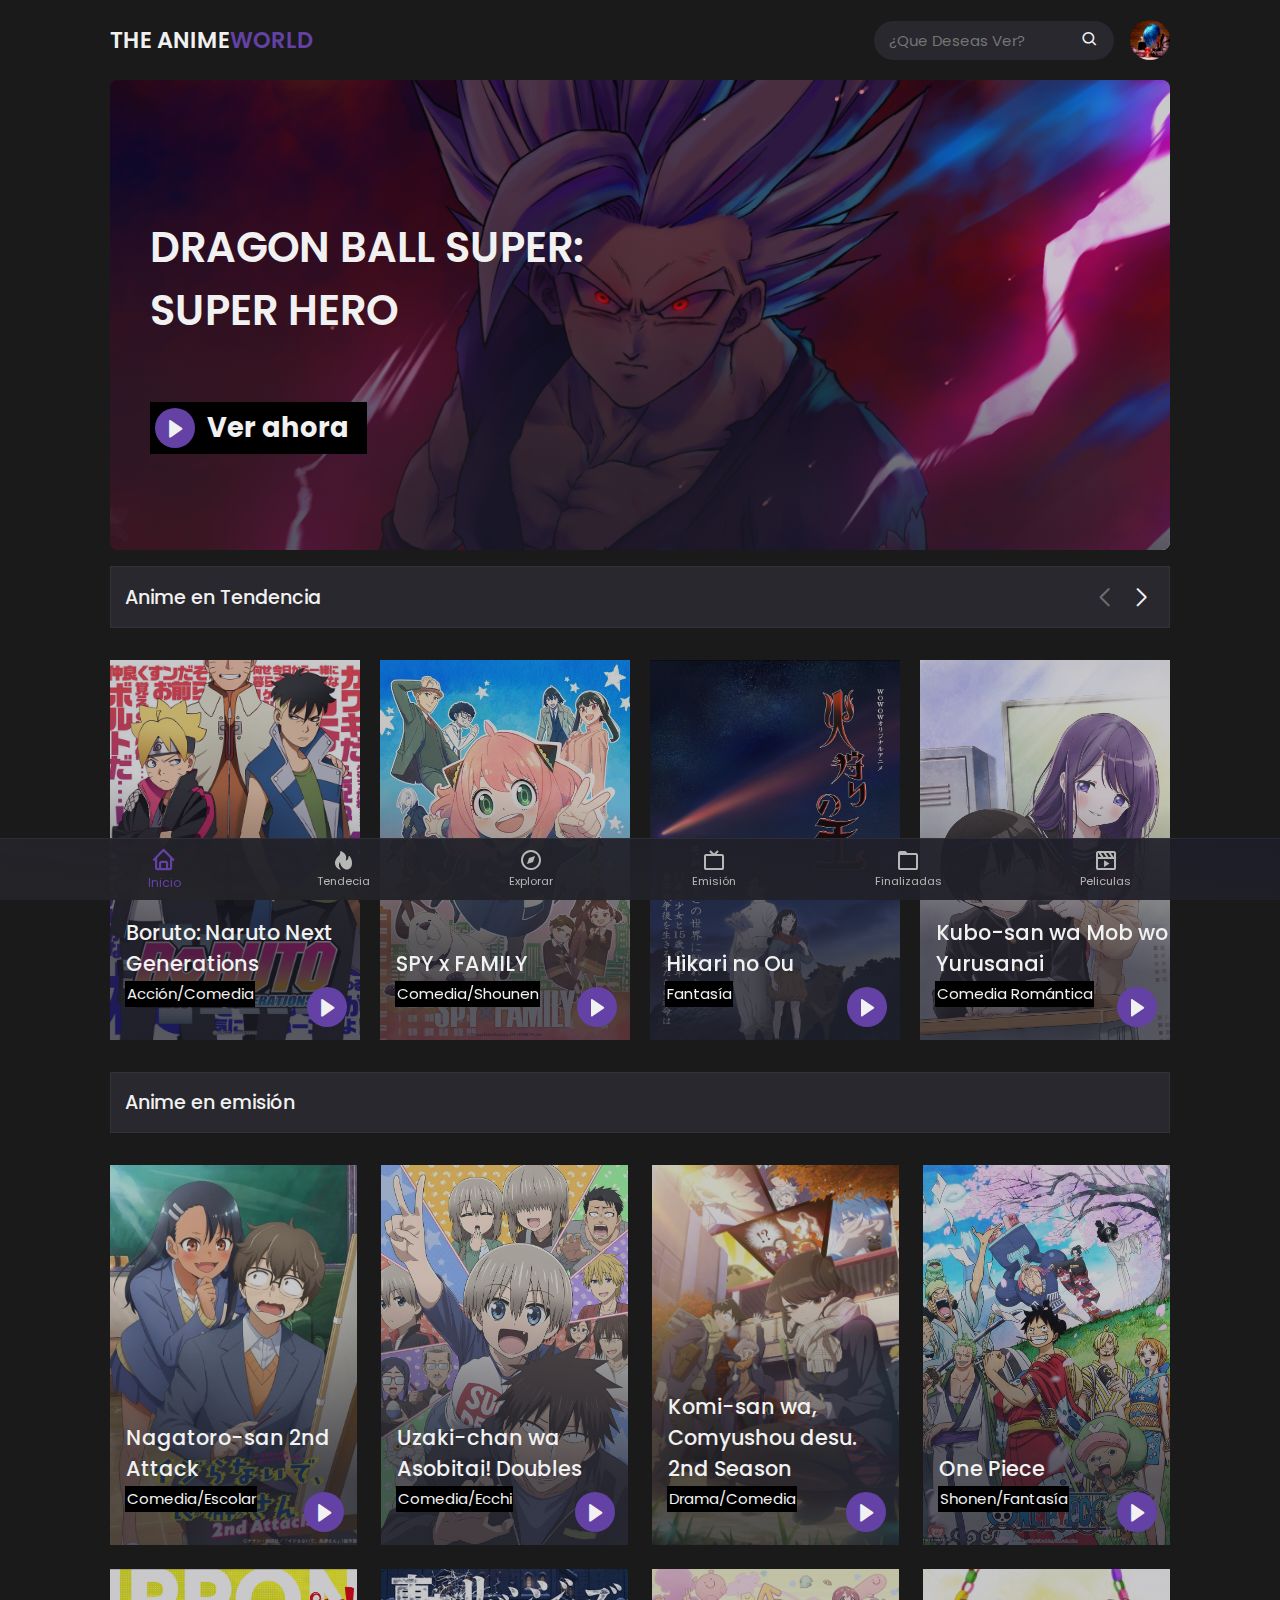
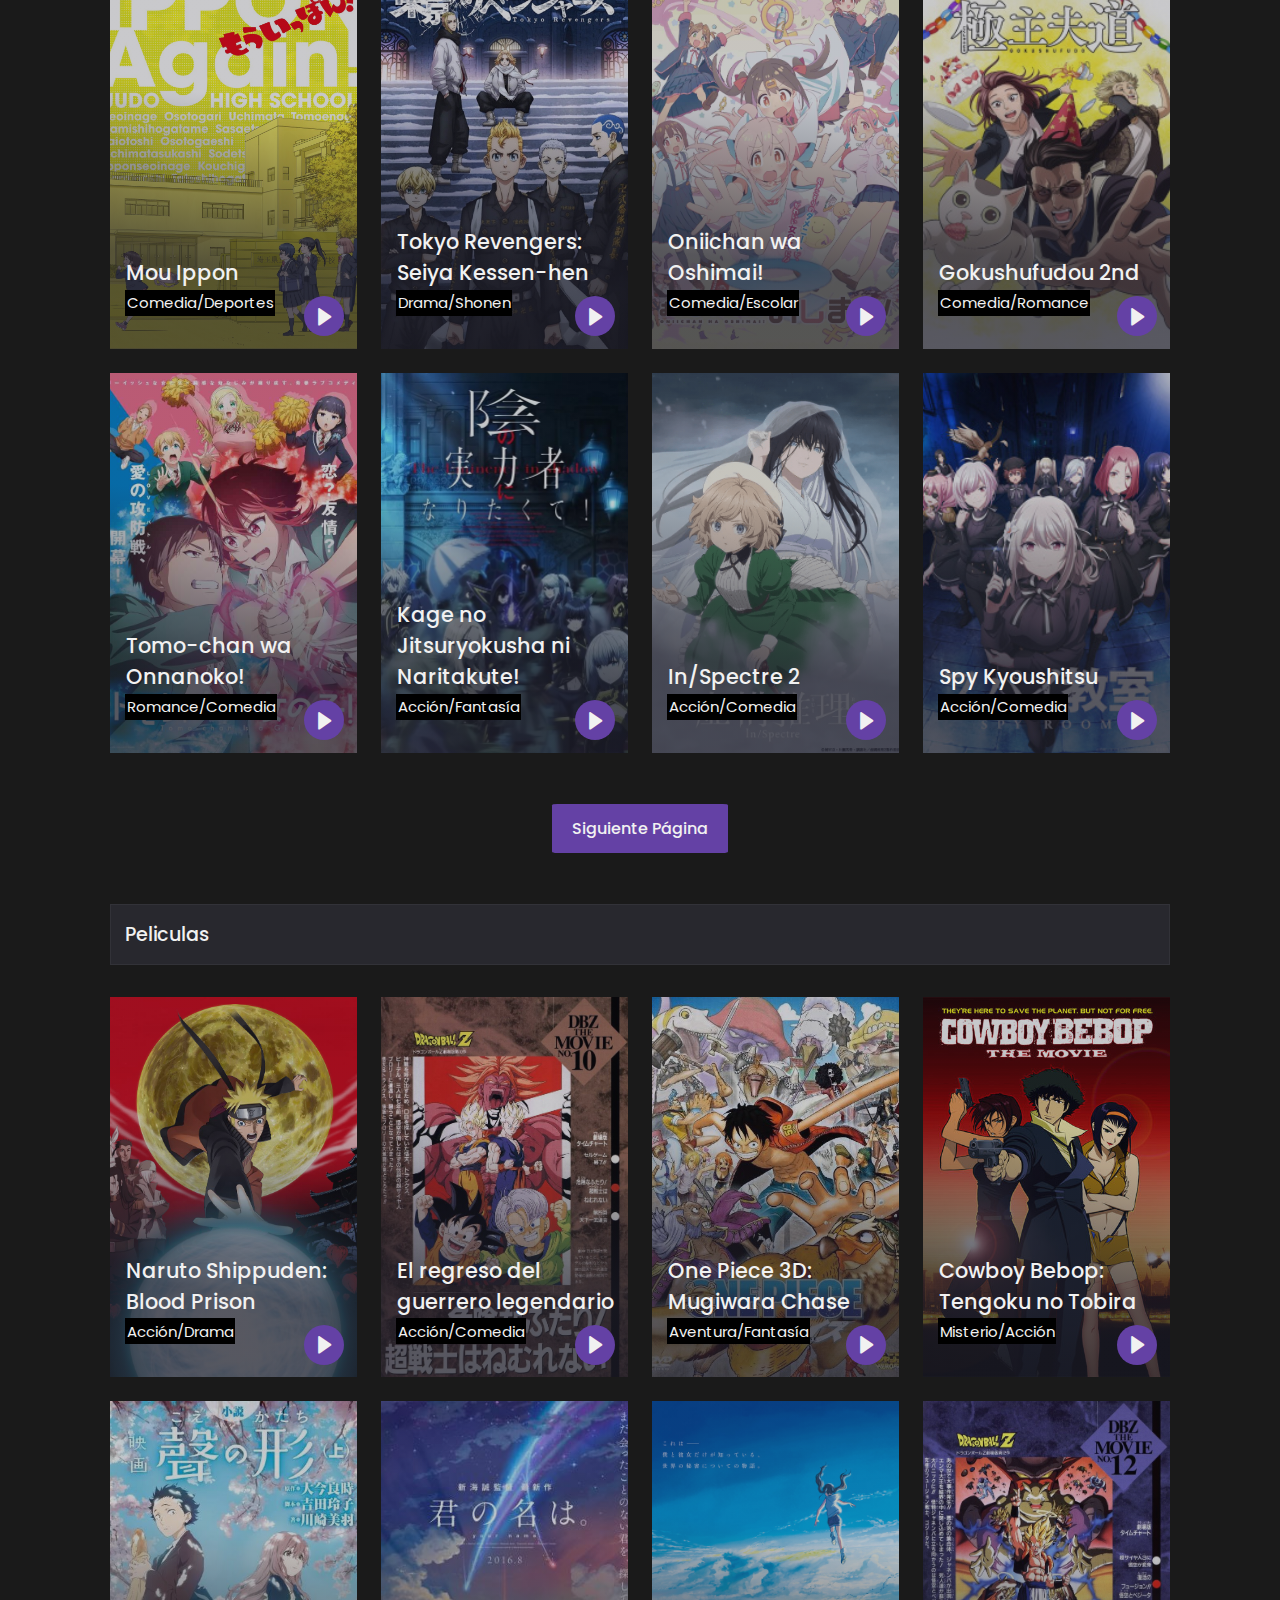
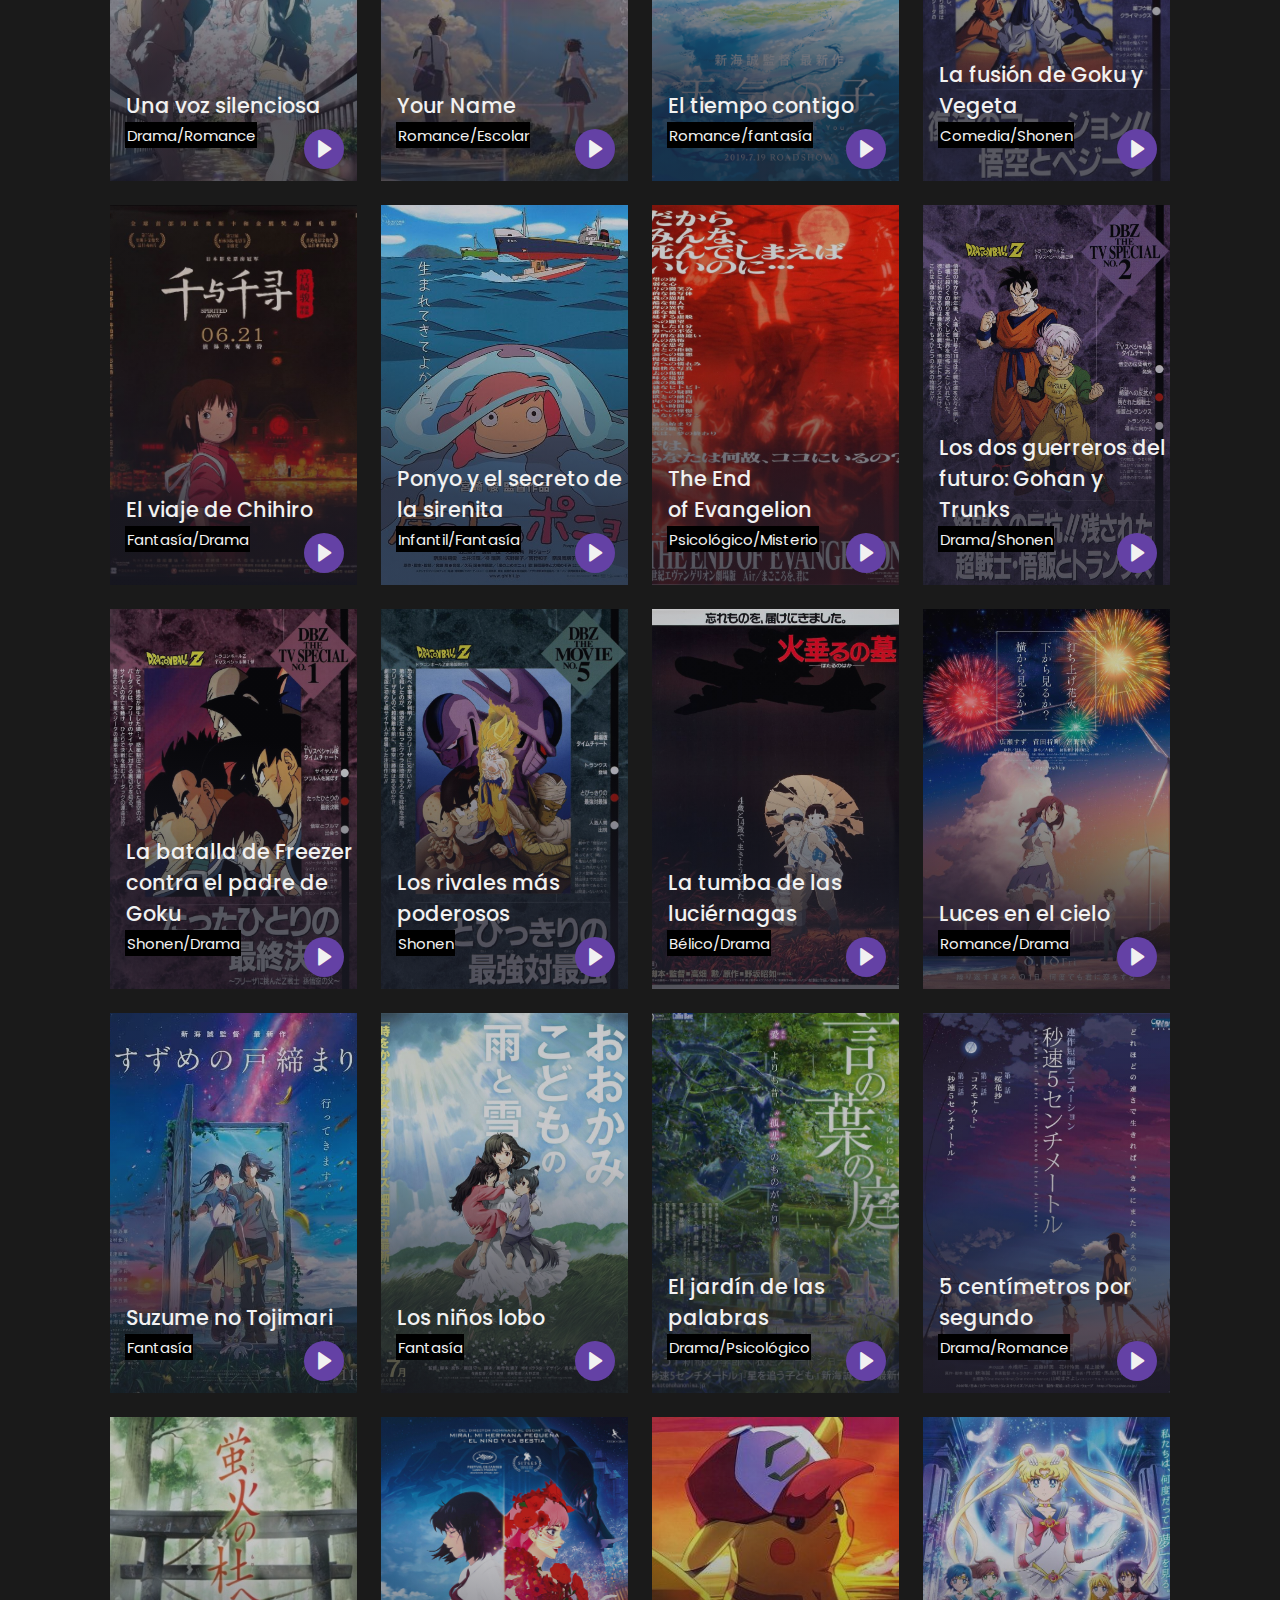
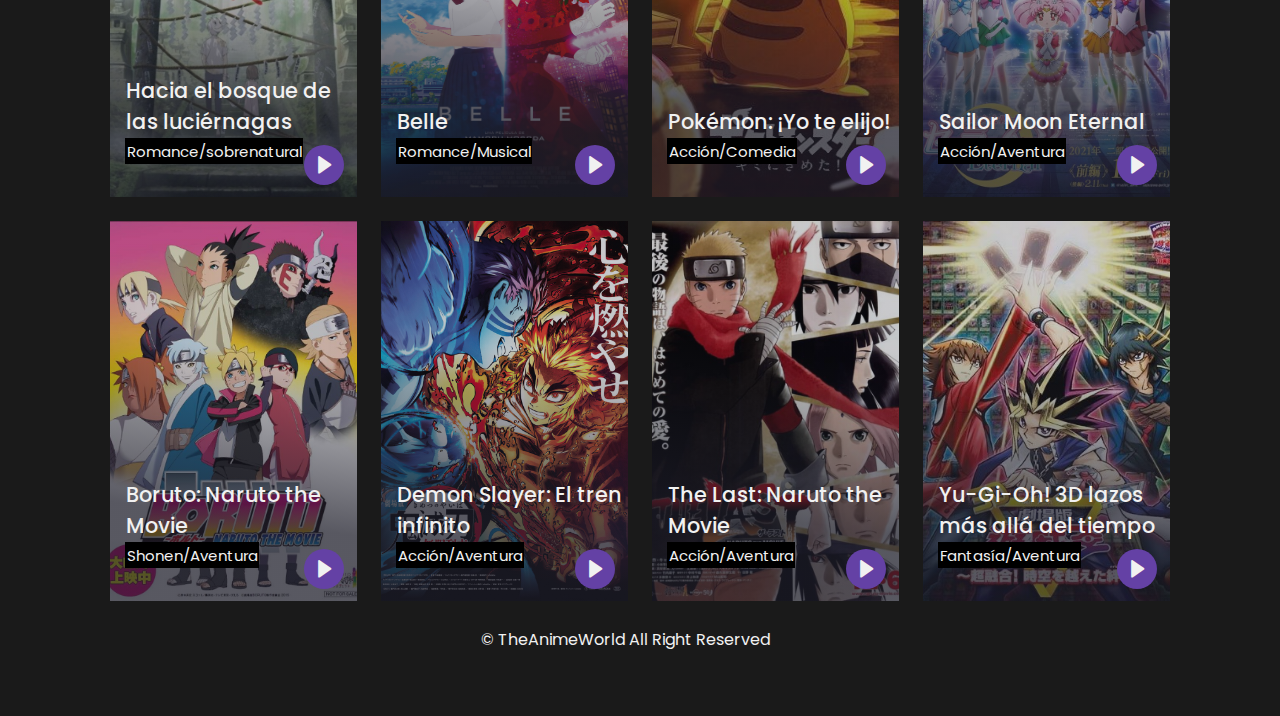
==== index.html @ b9ca3801 "commit" ====
<!DOCTYPE html>
<html lang="es">
<head>
    <meta charset="UTF-8">
    <meta http-equiv="X-UA-Compatible" content="IE=edge">
    <meta name="viewport" content="width=device-width, initial-scale=1.0">
    <title>The Anime World</title>
    <!--CSS-->
    <link rel="stylesheet" href="/css/style.css">
    <!-- Link Swiper's CSS -->
    <link rel="stylesheet" href="css/swiper-bundle.min.css">
    <!--Fav Icon-->
    <link rel="apple-touch-icon" sizes="180x180" href="/favicon/apple-touch-icon.png">
    <link rel="icon" type="image/png" sizes="32x32" href="/favicon/favicon-32x32.png">
    <link rel="icon" type="image/png" sizes="16x16" href="favicon/favicon-16x16.png">
    <link rel="manifest" href="favicon/site.webmanifest">
    <!--Box Icons-->
    <link href='https://unpkg.com/boxicons@2.1.4/css/boxicons.min.css' rel='stylesheet'>
</head>
<body>
    <!-- Header -->

    <header>
        <!-- Nav -->
        <div class="nav container">
            <!-- Logo -->
            <a href="/index.html" class="logo">
                The Anime<span>World</span>
            </a>
            <!-- Search Box -->
            <div class="search-box">
                <input  type="search" name="" id="search-input" placeholder="¿Que Deseas Ver?">
                <i class='bx bx-search'></i>
            </div>

            <!-- User -->
            <a href="#" class="user">
                <img src="/image/user.jpg" alt="" class="user-img">
            </a>
            <!-- NavBar -->
            <div class="navbar">
                <a href="#home" class="nav-link nav-active">
                    <i class='bx bx-home' ></i>
                    <span class="nav-link-title">Inicio</span>
                </a>
                <a href="#popular" class="nav-link">
                    <i class='bx bxs-hot' ></i>
                    <span class="nav-link-title">Tendecia</span>
                </a>
                <a href="#explorer" class="nav-link">
                    <i class='bx bx-compass' ></i>
                    <span class="nav-link-title">Explorar</span>
                <a href="#emission" class="nav-link">
                    <i class='bx bx-tv' ></i>
                    <span class="nav-link-title">Emisión</span>
                </a>
                <a href="#finished" class="nav-link">
                    <i class='bx bx-folder' ></i>
                    <span class="nav-link-title">Finalizadas</span>
                </a>
                <a href="#movies" class="nav-link">
                    <i class='bx bx-movie-play' ></i>
                    <span class="nav-link-title">Peliculas</span>
                </a>
            </div>
        </div>
    </header>
    <!-- Home -->
    <section class="home container" id="home">
        <!-- Home Image -->
        <img src="/image/dragon ball cell 2022.jpg" alt="" class="home-img">
        <!-- Home Text -->
        <div class="home-text">
            <h1 class="home-title">DRAGON BALL SUPER:<br>SUPER HERO</h1>
            <a href="/sub-index/dragon-ball-super-super-hero.html" class="background-btn">
                <i class='bx bxs-right-arrow'></i>
                <h2>Ver ahora</h2>
            </a>
        </div>
    </section>
    <!-- End -->
    <!-- Popular section -->
    <section class="popular container" id="popular">
        <!-- Heading -->
        <div class="heading">
            <h2 class="heading-title">Anime en Tendencia</h2>
            <!-- Swiper Buttons -->
                <div class="swiper-btn">
                    <div class="swiper-button-prev"></div>
                    <div class="swiper-button-next"></div>
                </div>
        </div>
        <!-- Content -->
        <div class="popular-content swiper">
            <div class="swiper-wrapper">
                <!-- Anime Box 1 -->
                <div class="swiper-slide">
                    <div class="anime-box">
                        <img src="/image/boruto.jpg" alt="" class="anime-box-img">
                        <div class="box-text">
                            <h2 class="anime-title">Boruto: Naruto Next Generations</h2>
                            <span class="anime-type">Acción/Comedia</span>
                            <a href="/sub-index/Boruto.html" class="watch-btn play-btn">
                                <i class='bx bxs-right-arrow'></i>
                            </a>
                        </div>
                    </div>
                </div>
                <!-- Anime Box 2 -->
                <div class="swiper-slide">
                    <div class="anime-box">
                        <img src="/image/Spy x Family.jpg" alt="" class="anime-box-img">
                        <div class="box-text">
                            <h2 class="anime-title">SPY x FAMILY</h2>
                            <span class="anime-type">Comedia/Shounen</span>
                            <a href="/sub-index/spyxfamily.html" class="watch-btn play-btn">
                                <i class='bx bxs-right-arrow'></i>
                            </a>
                        </div>
                    </div>
                </div>
                <!-- Anime Box 3 -->
                <div class="swiper-slide">
                    <div class="anime-box">
                        <img src="/image/Hikari no Ou.jpg" alt="" class="anime-box-img">
                        <div class="box-text">
                            <h2 class="anime-title">Hikari no Ou</h2>
                            <span class="anime-type">Fantasía</span>
                            <a href="/sub-index/Hikari-no-Ou.html" class="watch-btn play-btn">
                                <i class='bx bxs-right-arrow'></i>
                            </a>
                        </div>
                    </div>
                </div>
                <!-- Anime Box 4 -->
                <div class="swiper-slide">
                    <div class="anime-box">
                        <img src="/image/kubo-san-wa-mob.jpg" alt="" class="anime-box-img">
                        <div class="box-text">
                            <h2 class="anime-title">Kubo-san wa Mob wo Yurusanai</h2>
                            <span class="anime-type">Comedia Romántica</span>
                            <a href="/sub-index/Kubo-san wa Mob wo Yurusanai.html" class="watch-btn play-btn">
                                <i class='bx bxs-right-arrow'></i>
                            </a>
                        </div>
                    </div>
                </div>
                <!-- Anime Box 5 -->
                <div class="swiper-slide">
                    <div class="anime-box">
                        <img src="/image/Vinland Saga Season 2.jpg" alt="" class="anime-box-img">
                        <div class="box-text">
                            <h2 class="anime-title">Vinland Saga Season 2</h2>
                            <span class="anime-type">Aventura/Drama</span>
                            <a href="/sub-index/Vinland Saga Season 2.html" class="watch-btn play-btn">
                                <i class='bx bxs-right-arrow'></i>
                            </a>
                        </div>
                    </div>
                </div>
                <!-- Anime Box 6 -->
                <div class="swiper-slide">
                    <div class="anime-box">
                        <img src="/image/Hajime no Ippo the fighting.jpg" alt="" class="anime-box-img">
                        <div class="box-text">
                            <h2 class="anime-title">Hajime no Ippo</h2>
                            <span class="anime-type">Deportes/Shounen</span>
                            <a href="#" target="_blank" class="watch-btn play-btn">
                                <i class='bx bxs-right-arrow'></i>
                            </a>
                        </div>
                    </div>
                </div>
                <!-- Anime Box 7 -->
                <div class="swiper-slide">
                    <div class="anime-box">
                        <img src="/image/Buddy Daddies.jpg" alt="" class="anime-box-img">
                        <div class="box-text">
                            <h2 class="anime-title">Buddy Daddies</h2>
                            <span class="anime-type">Acción/Comedia</span>
                            <a href="#" target="_blank" class="watch-btn play-btn">
                                <i class='bx bxs-right-arrow'></i>
                            </a>
                        </div>
                    </div>
                </div>
            </div>
        </div>
    </section>
    <!-- End -->

    <!-- emission Section -->
    <section class="emission container" id="emission">
         <!-- Heading Emission-->
        <div class="heading">
            <h2 class="heading-title">Anime en emisión</h2>
        </div>
        <!-- Anime Content -->
        <div class="anime-content-emi">
            <!-- Emission Box 1 -->
            <div class="anime-box-emi">
                <img src="/image/anime en emision/ijiranaide.jpg" alt="" class="anime-box-emi-img">
                    <div class="box-text-emi">
                        <h2 class="anime-title-emi">Nagatoro-san 2nd Attack</h2>
                        <span class="anime-type-emi">Comedia/Escolar</span>
                        <a href="/sub-index/Nagatoro-2nd.html" class="watch-btn play-btn-emi">
                          <i class='bx bxs-right-arrow'></i>
                        </a>
                    </div>
            </div>
            <!-- Emission Box 2 -->
            <div class="anime-box-emi">
                <img src="/image/anime en emision/Uzaki-Chan.jpg" alt="" class="anime-box-emi-img">
                    <div class="box-text-emi">
                        <h2 class="anime-title-emi">Uzaki-chan wa Asobitai! Doubles</h2>
                        <span class="anime-type-emi">Comedia/Ecchi</span>
                        <a href="/sub-index/Uzaki-chan-wa-Asobitai!-Doubles.html" class="watch-btn play-btn-emi">
                          <i class='bx bxs-right-arrow'></i>
                        </a>
                    </div>
            </div>
            <!-- Emission Box 3 -->
            <div class="anime-box-emi">
                <img src="/image/anime en emision/Komi-San.jpg" alt="" class="anime-box-emi-img">
                    <div class="box-text-emi">
                        <h2 class="anime-title-emi">Komi-san wa, Comyushou desu. 2nd Season</h2>
                        <span class="anime-type-emi">Drama/Comedia</span>
                        <a href="#" class="watch-btn play-btn-emi">
                          <i class='bx bxs-right-arrow'></i>
                        </a>
                    </div>
            </div>
            <!-- Emission Box 4 -->
            <div class="anime-box-emi">
                <img src="/image/anime en emision/one-piece.jpg" alt="" class="anime-box-emi-img">
                    <div class="box-text-emi">
                        <h2 class="anime-title-emi">One Piece</h2>
                        <span class="anime-type-emi">Shonen/Fantasía</span>
                        <a href="#" class="watch-btn play-btn-emi">
                          <i class='bx bxs-right-arrow'></i>
                        </a>
                    </div>
            </div>
            <!-- Emission Box 5 -->
            <div class="anime-box-emi">
                <img src="/image/anime en emision/Mou-Ippon.jpg" alt="" class="anime-box-emi-img">
                    <div class="box-text-emi">
                        <h2 class="anime-title-emi">Mou Ippon</h2>
                        <span class="anime-type-emi">Comedia/Deportes</span>
                        <a href="#" class="watch-btn play-btn-emi">
                          <i class='bx bxs-right-arrow'></i>
                        </a>
                    </div>
            </div>
            <!-- Emission Box 6 -->
            <div class="anime-box-emi">
                <img src="/image/anime en emision/Tokyo-Revengers.jpg" alt="" class="anime-box-emi-img">
                    <div class="box-text-emi">
                        <h2 class="anime-title-emi">Tokyo Revengers: Seiya Kessen-hen</h2>
                        <span class="anime-type-emi">Drama/Shonen</span>
                        <a href="#" class="watch-btn play-btn-emi">
                          <i class='bx bxs-right-arrow'></i>
                        </a>
                    </div>
            </div>
            <!-- Emission Box 7 -->
            <div class="anime-box-emi">
                <img src="/image/anime en emision/Onii-Chan-wa-Oshimai.jpg" alt="" class="anime-box-emi-img">
                    <div class="box-text-emi">
                        <h2 class="anime-title-emi">Oniichan wa Oshimai!</h2>
                        <span class="anime-type-emi">Comedia/Escolar</span>
                        <a href="#" class="watch-btn play-btn-emi">
                          <i class='bx bxs-right-arrow'></i>
                        </a>
                    </div>
            </div>
            <!-- Emission Box 8 -->
            <div class="anime-box-emi">
                <img src="/image/anime en emision/Gokushufudou-2nd.jpg" alt="" class="anime-box-emi-img">
                    <div class="box-text-emi">
                        <h2 class="anime-title-emi">Gokushufudou 2nd</h2>
                        <span class="anime-type-emi">Comedia/Romance</span>
                        <a href="#" class="watch-btn play-btn-emi">
                          <i class='bx bxs-right-arrow'></i>
                        </a>
                    </div>
            </div>
            <!-- Emission Box 9 -->
            <div class="anime-box-emi">
                <img src="/image/anime en emision/Tomo-Chan-wa-Onnanoko.jpg" alt="" class="anime-box-emi-img">
                    <div class="box-text-emi">
                        <h2 class="anime-title-emi">Tomo-chan wa Onnanoko!</h2>
                        <span class="anime-type-emi">Romance/Comedia</span>
                        <a href="#" class="watch-btn play-btn-emi">
                          <i class='bx bxs-right-arrow'></i>
                        </a>
                    </div>
            </div>
            <!-- Emission Box 10 -->
            <div class="anime-box-emi">
                <img src="/image/anime en emision/Kage-no-Jitsuryokusha.JPG" alt="" class="anime-box-emi-img">
                    <div class="box-text-emi">
                        <h2 class="anime-title-emi">Kage no Jitsuryokusha ni Naritakute!</h2>
                        <span class="anime-type-emi">Acción/Fantasía</span>
                        <a href="#" class="watch-btn play-btn-emi">
                          <i class='bx bxs-right-arrow'></i>
                        </a>
                    </div>
            </div>
            <!-- Emission Box 11 -->
            <div class="anime-box-emi">
                <img src="/image/anime en emision/In-Spectre.jpg" alt="" class="anime-box-emi-img">
                    <div class="box-text-emi">
                        <h2 class="anime-title">In/Spectre 2</h2>
                        <span class="anime-type-emi">Acción/Comedia</span>
                        <a href="#" class="watch-btn play-btn-emi">
                          <i class='bx bxs-right-arrow'></i>
                        </a>
                    </div>
            </div>
            <!-- Emission Box 12 -->
            <div class="anime-box-emi">
                <img src="/image/anime en emision/Spy-Kyoshitsu.jpg" alt="" class="anime-box-emi-img">
                    <div class="box-text-emi">
                        <h2 class="anime-title-emi">Spy Kyoushitsu</h2>
                        <span class="anime-type-emi">Acción/Comedia</span>
                        <a href="#" class="watch-btn play-btn-emi">
                          <i class='bx bxs-right-arrow'></i>
                        </a>
                    </div>
            </div>

        </div>
    </section>
    <!-- emission End -->
    <!-- Next Page -->
    <div class="next-page">
        <a href="#" class="next-btn">Siguiente Página</a>
    </div>
    <!-- Next Page End -->

    <!-- Movie -->
        <!-- Movie Section -->
    <section class="emission container" id="movies">
         <!-- Heading Movie-->
        <div class="heading">
            <h2 class="heading-title">Peliculas</h2>
        </div>
        <!-- Anime Content -->
        <div class="anime-content-emi">
            <!-- Movie Box 1 -->
            <div class="anime-box-emi">
                <img src="/image/peliculas/Naruto-S-B-P" alt="" class="anime-box-emi-img">
                    <div class="box-text-emi">
                        <h2 class="anime-title-emi">Naruto Shippuden: Blood Prison</h2>
                        <span class="anime-type-emi">Acción/Drama</span>
                        <a href="#" class="watch-btn play-btn-emi">
                          <i class='bx bxs-right-arrow'></i>
                        </a>
                    </div>
            </div>
            <!-- Movie Box 2 -->
            <div class="anime-box-emi">
                <img src="/image/peliculas/el-regreso-del-guerrero-legendario.JPG" alt="" class="anime-box-emi-img">
                    <div class="box-text-emi">
                        <h2 class="anime-title-emi">El regreso del guerrero legendario</h2>
                        <span class="anime-type-emi">Acción/Comedia</span>
                        <a href="/sub-index/movie-background.html" class="watch-btn play-btn-emi">
                          <i class='bx bxs-right-arrow'></i>
                        </a>
                    </div>
            </div>
            <!-- Movie Box 3 -->
            <div class="anime-box-emi">
                <img src="/image/peliculas/One-Piece-3D-Mugiwara-Chase.JPG" alt="" class="anime-box-emi-img">
                    <div class="box-text-emi">
                        <h2 class="anime-title-emi">One Piece 3D: Mugiwara Chase</h2>
                        <span class="anime-type-emi">Aventura/Fantasía</span>
                        <a href="#" class="watch-btn play-btn-emi">
                          <i class='bx bxs-right-arrow'></i>
                        </a>
                    </div>
            </div>
            <!-- Movie Box 4 -->
            <div class="anime-box-emi">
                <img src="/image/peliculas/CowBoy-BeBop.jpg" alt="" class="anime-box-emi-img">
                    <div class="box-text-emi">
                        <h2 class="anime-title-emi">Cowboy Bebop: Tengoku no Tobira</h2>
                        <span class="anime-type-emi">Misterio/Acción</span>
                        <a href="#" class="watch-btn play-btn-emi">
                          <i class='bx bxs-right-arrow'></i>
                        </a>
                    </div>
            </div>
            <!-- Movie Box 5 -->
            <div class="anime-box-emi">
                <img src="/image/peliculas/Koe-No-Katachi.JPG" alt="" class="anime-box-emi-img">
                    <div class="box-text-emi">
                        <h2 class="anime-title-emi">Una voz silenciosa</h2>
                        <span class="anime-type-emi">Drama/Romance</span>
                        <a href="#" class="watch-btn play-btn-emi">
                          <i class='bx bxs-right-arrow'></i>
                        </a>
                    </div>
            </div>
            <!-- Movie Box 6 -->
            <div class="anime-box-emi">
                <img src="/image/peliculas/kimi-no-Na-wa.jpg" alt="" class="anime-box-emi-img">
                    <div class="box-text-emi">
                        <h2 class="anime-title-emi">Your Name</h2>
                        <span class="anime-type-emi">Romance/Escolar</span>
                        <a href="#" class="watch-btn play-btn-emi">
                          <i class='bx bxs-right-arrow'></i>
                        </a>
                    </div>
            </div>
            <!-- Movie Box 7 -->
            <div class="anime-box-emi">
                <img src="/image/peliculas/Tenki-no-Ko.jpg" alt="" class="anime-box-emi-img">
                    <div class="box-text-emi">
                        <h2 class="anime-title-emi">El tiempo contigo</h2>
                        <span class="anime-type-emi">Romance/fantasía</span>
                        <a href="#" class="watch-btn play-btn-emi">
                          <i class='bx bxs-right-arrow'></i>
                        </a>
                    </div>
            </div>
            <!-- Movie Box 8 -->
            <div class="anime-box-emi">
                <img src="/image/peliculas/La-fusion-de-Goku-y-Vegeta.JPG" alt="" class="anime-box-emi-img">
                    <div class="box-text-emi">
                        <h2 class="anime-title-emi">La fusión de Goku y Vegeta</h2>
                        <span class="anime-type-emi">Comedia/Shonen</span>
                        <a href="#" class="watch-btn play-btn-emi">
                          <i class='bx bxs-right-arrow'></i>
                        </a>
                    </div>
            </div>
            <!-- Movie Box 9 -->
            <div class="anime-box-emi">
                <img src="/image/peliculas/Chihiro.JPG" alt="" class="anime-box-emi-img">
                    <div class="box-text-emi">
                        <h2 class="anime-title-emi">El viaje de Chihiro</h2>
                        <span class="anime-type-emi">Fantasía/Drama</span>
                        <a href="#" class="watch-btn play-btn-emi">
                          <i class='bx bxs-right-arrow'></i>
                        </a>
                    </div>
            </div>
            <!-- Movie Box 10 -->
            <div class="anime-box-emi">
                <img src="/image/peliculas/Ponyo.jpg" alt="" class="anime-box-emi-img">
                    <div class="box-text-emi">
                        <h2 class="anime-title-emi">Ponyo y el secreto de la sirenita</h2>
                        <span class="anime-type-emi">Infantil/Fantasía</span>
                        <a href="#" class="watch-btn play-btn-emi">
                          <i class='bx bxs-right-arrow'></i>
                        </a>
                    </div>
            </div>
            <!-- Movie Box 11 -->
            <div class="anime-box-emi">
                <img src="/image/peliculas/the-end-of-evangelion.jpg
                " alt="" class="anime-box-emi-img">
                    <div class="box-text-emi">
                        <h2 class="anime-title">The End <br> of Evangelion<br></h2>
                        <span class="anime-type-emi">Psicológico/Misterio</span>
                        <a href="#" class="watch-btn play-btn-emi">
                          <i class='bx bxs-right-arrow'></i>
                        </a>
                    </div>
            </div>
            <!-- Movie Box 12 -->
            <div class="anime-box-emi">
                <img src="/image/peliculas/gohan-to-trunks" alt="" class="anime-box-emi-img">
                    <div class="box-text-emi">
                        <h2 class="anime-title-emi">Los dos guerreros del futuro: Gohan y Trunks</h2>
                        <span class="anime-type-emi">Drama/Shonen</span>
                        <a href="#" class="watch-btn play-btn-emi">
                          <i class='bx bxs-right-arrow'></i>
                        </a>
                    </div>
            </div>


            <!-- Movie Box 13 -->
            <div class="anime-box-emi">
                <img src="/image/peliculas/bardock.jpg" alt="" class="anime-box-emi-img">
                    <div class="box-text-emi">
                        <h2 class="anime-title-emi">La batalla de Freezer contra el padre de Goku</h2>
                        <span class="anime-type-emi">Shonen/Drama</span>
                        <a href="#" class="watch-btn play-btn-emi">
                          <i class='bx bxs-right-arrow'></i>
                        </a>
                    </div>
            </div>
            <!-- Movie Box 14 -->
            <div class="anime-box-emi">
                <img src="/image/peliculas/cooler.jpg" alt="" class="anime-box-emi-img">
                    <div class="box-text-emi">
                        <h2 class="anime-title-emi">Los rivales más poderosos</h2>
                        <span class="anime-type-emi">Shonen</span>
                        <a href="#" class="watch-btn play-btn-emi">
                          <i class='bx bxs-right-arrow'></i>
                        </a>
                    </div>
            </div>
            <!-- Movie Box 15 -->
            <div class="anime-box-emi">
                <img src="/image/peliculas/La_tumba_de_las_luci_rnagas-128332096-large.jpg" alt="" class="anime-box-emi-img">
                    <div class="box-text-emi">
                        <h2 class="anime-title">La tumba de las luciérnagas</h2>
                        <span class="anime-type-emi">Bélico/Drama</span>
                        <a href="#" class="watch-btn play-btn-emi">
                          <i class='bx bxs-right-arrow'></i>
                        </a>
                    </div>
            </div>
            <!-- Movie Box 16 -->
            <div class="anime-box-emi">
                <img src="/image/peliculas/Luces_en_el_cielo-169642232-large.jpg" alt="" class="anime-box-emi-img">
                    <div class="box-text-emi">
                        <h2 class="anime-title-emi">Luces en el cielo</h2>
                        <span class="anime-type-emi">Romance/Drama</span>
                        <a href="#" class="watch-btn play-btn-emi">
                          <i class='bx bxs-right-arrow'></i>
                        </a>
                    </div>
            </div>
            <!-- Movie Box 17 -->
            <div class="anime-box-emi">
                <img src="/image/peliculas/Suzume-813023859-large.jpg" alt="" class="anime-box-emi-img">
                    <div class="box-text-emi">
                        <h2 class="anime-title-emi">Suzume no Tojimari</h2>
                        <span class="anime-type-emi">Fantasía</span>
                        <a href="#" class="watch-btn play-btn-emi">
                          <i class='bx bxs-right-arrow'></i>
                        </a>
                    </div>
            </div>
            <!-- Movie Box 18 -->
            <div class="anime-box-emi">
                <img src="/image/peliculas/ookami_kodomo_no_ame_to_yuki-996151011-large.jpg" alt="" class="anime-box-emi-img">
                    <div class="box-text-emi">
                        <h2 class="anime-title-emi">Los niños lobo</h2>
                        <span class="anime-type-emi">Fantasía</span>
                        <a href="#" class="watch-btn play-btn-emi">
                          <i class='bx bxs-right-arrow'></i>
                        </a>
                    </div>
            </div>
            <!-- Movie Box 19 -->
            <div class="anime-box-emi">
                <img src="/image/peliculas/El_jard_n_de_las_palabras-219051308-large.jpg" alt="" class="anime-box-emi-img">
                    <div class="box-text-emi">
                        <h2 class="anime-title">El jardín de las palabras</h2>
                        <span class="anime-type-emi">Drama/Psicológico</span>
                        <a href="#" class="watch-btn play-btn-emi">
                          <i class='bx bxs-right-arrow'></i>
                        </a>
                    </div>
            </div>
            <!-- Movie Box 20 -->
            <div class="anime-box-emi">
                <img src="/image/peliculas/5_cent_metros_por_segundo-476691093-large.jpg" alt="" class="anime-box-emi-img">
                    <div class="box-text-emi">
                        <h2 class="anime-title-emi">5 centímetros por segundo</h2>
                        <span class="anime-type-emi">Drama/Romance</span>
                        <a href="#" class="watch-btn play-btn-emi">
                          <i class='bx bxs-right-arrow'></i>
                        </a>
                    </div>
            </div>
            <!-- Movie Box 21 -->
            <div class="anime-box-emi">
                <img src="/image/peliculas/38229l-1.jpg" alt="" class="anime-box-emi-img">
                    <div class="box-text-emi">
                        <h2 class="anime-title-emi">Hacia el bosque de las luciérnagas</h2>
                        <span class="anime-type-emi">Romance/sobrenatural</span>
                        <a href="#" class="watch-btn play-btn-emi">
                          <i class='bx bxs-right-arrow'></i>
                        </a>
                    </div>
            </div>
            <!-- Movie Box 22 -->
            <div class="anime-box-emi">
                <img src="/image/peliculas/1902075.jpg" alt="" class="anime-box-emi-img">
                    <div class="box-text-emi">
                        <h2 class="anime-title-emi">Belle</h2>
                        <span class="anime-type-emi">Romance/Musical</span>
                        <a href="#" class="watch-btn play-btn-emi">
                          <i class='bx bxs-right-arrow'></i>
                        </a>
                    </div>
            </div>
            <!-- Movie Box 23 -->
            <div class="anime-box-emi">
                <img src="/image/peliculas/2a01201761776523a225d534d8dce334.jpg" alt="" class="anime-box-emi-img">
                    <div class="box-text-emi">
                        <h2 class="anime-title">Pokémon: ¡Yo te elijo!</h2>
                        <span class="anime-type-emi">Acción/Comedia</span>
                        <a href="#" class="watch-btn play-btn-emi">
                          <i class='bx bxs-right-arrow'></i>
                        </a>
                    </div>
            </div>
            <!-- Movie Box 24 -->
            <div class="anime-box-emi">
                <img src="/image/peliculas/gekijouban_bishojo_senshi_sailor_moon_eternal-226407165-large.jpg" alt="" class="anime-box-emi-img">
                    <div class="box-text-emi">
                        <h2 class="anime-title-emi">Sailor Moon Eternal</h2>
                        <span class="anime-type-emi">Acción/Aventura</span>
                        <a href="#" class="watch-btn play-btn-emi">
                          <i class='bx bxs-right-arrow'></i>
                        </a>
                    </div>
            </div>
            <!-- Movie Box 25 -->
            <div class="anime-box-emi">
                <img src="/image/peliculas/f8a65aef1802a41c13cd8fe78a387161.jpg" alt="" class="anime-box-emi-img">
                    <div class="box-text-emi">
                        <h2 class="anime-title-emi">Boruto: Naruto the Movie</h2>
                        <span class="anime-type-emi">Shonen/Aventura</span>
                        <a href="#" class="watch-btn play-btn-emi">
                          <i class='bx bxs-right-arrow'></i>
                        </a>
                    </div>
            </div>
            <!-- Movie Box 26 -->
            <div class="anime-box-emi">
                <img src="/image/peliculas/kimetsu_no_yaiba_mugen_ressha_hen_tv-637333814-large.jpg" alt="" class="anime-box-emi-img">
                    <div class="box-text-emi">
                        <h2 class="anime-title-emi">Demon Slayer: El tren infinito</h2>
                        <span class="anime-type-emi">Acción/Aventura</span>
                        <a href="#" class="watch-btn play-btn-emi">
                          <i class='bx bxs-right-arrow'></i>
                        </a>
                    </div>
            </div>
            <!-- Movie Box 27 -->
            <div class="anime-box-emi">
                <img src="/image/peliculas/naruto.jpg" alt="" class="anime-box-emi-img">
                    <div class="box-text-emi">
                        <h2 class="anime-title">The Last: Naruto the Movie</h2>
                        <span class="anime-type-emi">Acción/Aventura</span>
                        <a href="#" class="watch-btn play-btn-emi">
                          <i class='bx bxs-right-arrow'></i>
                        </a>
                    </div>
            </div>
            <!-- Movie Box 28 -->
            <div class="anime-box-emi">
                <img src="/image/peliculas/yu-gi-oh.JPG" alt="" class="anime-box-emi-img">
                    <div class="box-text-emi">
                        <h2 class="anime-title-emi">Yu-Gi-Oh! 3D lazos más allá del tiempo</h2>
                        <span class="anime-type-emi">Fantasía/Aventura</span>
                        <a href="#" class="watch-btn play-btn-emi">
                          <i class='bx bxs-right-arrow'></i>
                        </a>
                    </div>
            </div>
            

        </div>
    </section>
    <!-- Movie End -->

    <!-- Copyright -->
    <div class="copyright-sub3">
        <p>&#169; TheAnimeWorld All Right Reserved</p>
    </div>



    <!-- Swiper JS -->
    <script src="/js/swiper-bundle.min.js"></script>
    <!--JavaScript-->
    <script src="/js/main.js"></script>
</body>
</html>
---- css/style.css ----
/*Google Fonts */
@import url('https://fonts.googleapis.com/css2?family=Poppins:wght@400;500;600;700&display=swap');

* {
    font-family: 'Poppins', sans-serif;
    margin: 0;
    padding: 0;
    scroll-behavior: smooth;
    box-sizing: border-box;
    scroll-padding-top: 2rem;
}

/*Variables*/
:root {
    --main-color: #6441a5;
    --hover-color: hsl(261, 53%, 76%);
    --body-color: #1a1a1a;
    --container-color: #28282e;
    --text-color: #f1f1f1;
    --texte-inverse-color: #000000;
    --icons-color: #b7b7b7;
    --star-color: #D4AF37;
    --plyr-color-main: #815fc0;
}

/* Scroll */
html::-webkit-scrollbar {
    width: 0.5rem;
    background: transparent;
}

html::-webkit-scrollbar-thumb {
    background: var(--main-color);
}

/* Section Color */
::selection {
    color: var(--main-color);
    color: var(--text-color);
}

a {
    text-decoration: none;
}

li {
    list-style: none;
}

section {
    padding: 1rem 0 1rem;
}

img {
    width: 100%;
}

.bx {
    cursor: pointer;
}

body {
    background: var(--body-color);
    color: var(--text-color);
}

.container {
    max-width: 1060px;
    margin: auto;
    width: 100%;
}

header {
    position: fixed;
    top: 0;
    left: 0;
    width: 100%;
    background: var(--body-color);
    z-index: 100;
}

/* Nav */
.nav {
    display: flex;
    align-items: center;
    justify-content: center;
    padding: 20px 0;
}

/* Logo */
.logo {
    font-size: 1.4rem;
    color: var(--text-color);
    font-weight: 600;
    text-transform: uppercase;
    margin: 0 auto 0 0;
}

.logo span {
    color: var(--main-color);
}

/* Search Box */

.search-box {
    display: flex;
    align-items: center;
    column-gap: 0.7rem;
    padding: 8px 15px;
    background: var(--container-color);
    max-width: 240px;
    width: 100%;
    border-radius: 4rem;
    margin-right: 1rem;
}

.search-box .bx {
    font-size: 1.1rem;
}

.search-box .bx:hover {
    color: var(--main-color);
}

#search-input {
    width: 100%;
    border: none;
    outline: none;
    color: var(--text-color);
    background: var(--container-color);
    font-size: 0.938rem;
}

/* User */
.user {
    display: flex;
}

.user-img {
    width: 40px;
    height: 40px;
    border-radius: 50%;
    object-fit: cover;
    object-position: center;
}

/* NavBar */
.navbar {
    position: fixed;
    top: 50%;
    transform: translateY(-50%);
    left: 18px;
    display: flex;
    flex-direction: column;
    row-gap: 2.1rem;
}

.nav-link {
    display: flex;
    flex-direction: column;
    align-items: center;
    color: var(--icons-color);
}

.nav-link:hover ,.nav-active {
    color: var(--main-color);
    transition: 0.3s all linear;
    transform: scale(1.1);
}

.nav-link .bx{
    font-size: 1.6rem;
}

.nav-link-title {
    font-size: 0.7rem;
}

/* Home */
.home {
    position: relative;
    min-height: 470px;
    display: flex;
    align-items: center;
    margin-top: 5rem !important;
    border-radius: 0.5rem;
    background: linear-gradient(8deg,
    hsl(240 17% 14% / 74%) 24%,
    hsl(240 17% 14% / 24%) 65%);
}

.home-img {
    position: absolute;
    width: 100%;
    height: 100%;
    z-index: -1;
    object-fit: cover;
    border-radius: 0.5rem;
    object-position: left;
}

.home-img-logo {
    position: absolute;
    top: 0;
    left: 0;
    z-index: -1;
    width: 50%;
    height: 50%;
}

.home-text {
    padding-left: 40px;
}

.home-title {
    font-size: 2.6rem;
    font-weight: 600;
    margin: 40px 0 60px;
    color: var(--text-color);
}

.watch-btn {
    display: flex;
    align-items: center;
    columns: 0.8rem;
    color: var(--text-color);
}

.watch-btn .bx {
    font-size: 21px;
    background: var(--main-color);
    width: 40px;
    height: 40px;
    border-radius: 50%;
    display: flex;
    align-items: center;
    justify-content: center;
}

.background-btn .bx {
    font-size: 21px;
    background: var(--main-color);
    width: 40px;
    height: 40px;
    border-radius: 50%;
    display: flex;
    align-items: center;
    justify-content: center;
    animation: animate 2s linear infinite;
}

.background-btn {
    display: flex;
    align-items: center;
    columns: 0.8rem;
    color: var(--text-color);
    background: var(--texte-inverse-color);
}

a.background-btn {
    padding: 5px;
    width: 50%;
    background: var(--texte-inverse-color);
}

a.background-btn:hover {
    background: var(--container-color);
}

.watch-btn .bx:hover {
    background: var(--hover-color);
}

.home h2 {
    font-size: 1.7rem;
    margin-left: 12px;
    color: var(--text-color);
}

/* Heading */
.heading {
    display: flex;
    align-items: center;
    justify-content: space-between;
    background: var(--container-color);
    padding: 8px 14px;
    border: 1px solid hsl(200 100% 99% / 5%);
    margin-bottom: 2rem;
}

.heading-title{
    font-size: 1.2rem;
    font-weight: 500;
}

/* Anime Box */

.anime-box {
    position: relative;
    width: 100%;
    height: 380px;
    overflow: hidden;
}

.anime-box-img {
    width: 100%;
    height: 100%;
    object-fit: cover;
}

.anime-box .box-text {
    position: absolute;
    bottom: 0;
    left: 0;
    width: 100%;
    height: 100%;
    display: flex;
    flex-direction: column;
    justify-content: flex-end;
    padding: 14px;
    background: linear-gradient(
        8deg,
        hsl(240 17% 14% / 74%) 24%,
        hsl(240 17% 14% / 24%) 65%);
    overflow: hidden;
}

.anime-title {
    font-size: 1.3rem;
    font-weight: 500;
    position: absolute;
    bottom: 3.7rem;
    padding: 0.1rem;
}
.anime-content {
    display: grid;
    grid-template-columns: repeat(auto-fit, minmax(247px, 1fr));
    gap: 1.5rem;
}

.anime-content .anime-box:hover .anime-box-img {
    transform: scale(1.1);
    transition: 0.7s;
}

.anime-type {
    font-size: 0.938rem;
    position: absolute;
    bottom: 2rem;
    background: var(--texte-inverse-color);
    margin: 1px;
    padding: 0.1rem;
}

.play-btn {
    position: absolute;
    bottom: 0.8rem;
    right: 0.8rem;
}

/* Anime-Box-Emi */
.anime-box-emi {
    position: relative;
    width: 100%;
    height: 380px;
    overflow: hidden;
}

.anime-box-emi-img {
    width: 100%;
    height: 100%;
    object-fit: cover;
}

.anime-box-emi .box-text-emi {
    position: absolute;
    bottom: 0;
    left: 0;
    width: 100%;
    height: 100%;
    display: flex;
    flex-direction: column;
    justify-content: flex-end;
    padding: 14px;
    background: linear-gradient(8deg,
            hsl(240 17% 14% / 74%) 24%,
            hsl(240 17% 14% / 24%) 65%);
    overflow: hidden;
}

.anime-title-emi {
    font-size: 1.3rem;
    font-weight: 500;
    position: absolute;
    bottom: 3.7rem;
    padding: 0.1rem;
}

.anime-content-emi {
    display: grid;
    grid-template-columns: repeat(auto-fit, minmax(247px, 1fr));
    gap: 1.5rem;
}

.anime-content-emi .anime-box-emi:hover .anime-box-emi-img {
    transform: scale(1.1);
    transition: 0.7s;
}

.anime-type-emi {
    font-size: 0.938rem;
    position: absolute;
    bottom: 2rem;
    background: var(--texte-inverse-color);
    margin: 1px;
    padding: 0.1rem;
}

.play-btn-emi {
    position: absolute;
    bottom: 0.8rem;
    right: 0.8rem;
}

/* Swiper Btn */

.swiper-btn {
    display: flex;
}

.swiper-button-prev, .swiper-button-next {
    position: static !important;
    margin: 0 0 0 10px !important;
}

.swiper-button-prev::after, .swiper-button-next::after {
    color: var(--text-color);
    font-size: 18px !important;
    font-weight: 700;
}

/* Emission */
.emission .heading {
    padding: 15px 14px;
}

.emission-content {
    display: grid;
    grid-template-columns: repeat(3, 1fr);
    grid-template-rows: repeat(2, 1fr);
    gap: 5px;
}

.emission-content .emission-box:hover {
    transform: scale(1.03);
    transition: 0.3s;
}

.emission-box:hover {
    background: var(--container-color);
}

.emission-box-img {
    object-fit: cover;
    object-position: center;
    padding: 5px;
    cursor: pointer;
}

.emission-title {
    text-align: center;
    font-size: 1rem;
    font-weight: 500;
}

/* Duration */
.duration-info {
    background-color: #0009;
    bottom: 4.5rem;
    left: 18.4rem;
    height: 10%;
    width: 13%;
    color: #fff;
    padding: 0.1875rem 0.3125rem;
    position: relative;
    -webkit-user-select: none;
    user-select: none;
}

.duration-info1 {
    background-color: #0009;
    bottom: 4.5rem;
    left: 18.4rem;
    height: 10%;
    width: 13%;
    color: #fff;
    padding: 0.1875rem 0.3125rem;
    position: relative;
    -webkit-user-select: none;
    user-select: none;
}
.duration-info2 {
    background-color: #0009;
    bottom: 4.5rem;
    left: 18.4rem;
    height: 10%;
    width: 13%;
    color: #fff;
    padding: 0.1875rem 0.3125rem;
    position: relative;
    -webkit-user-select: none;
    user-select: none;
}
.duration-info3 {
    background-color: #0009;
    bottom: 6.1rem;
    left: 18.4rem;
    height: 10%;
    width: 13%;
    color: #fff;
    padding: 0.1875rem 0.3125rem;
    position: relative;
    -webkit-user-select: none;
    user-select: none;
}
.duration-info4 {
    background-color: #0009;
    bottom: 6.1rem;
    left: 18.4rem;
    height: 10%;
    width: 13%;
    color: #fff;
    padding: 0.1875rem 0.3125rem;
    position: relative;
    -webkit-user-select: none;
    user-select: none;
}
.duration-info5 {
    background-color: #0009;
    bottom: 6.1rem;
    left: 18.4rem;
    height: 10%;
    width: 13%;
    color: #fff;
    padding: 0.1875rem 0.3125rem;
    position: relative;
    -webkit-user-select: none;
    user-select: none;
}
.duration-info6 {
    background-color: #0009;
    bottom: 4.5rem;
    left: 18.4rem;
    height: 10%;
    width: 13%;
    color: #fff;
    padding: 0.1875rem 0.3125rem;
    position: relative;
    -webkit-user-select: none;
    user-select: none;
}

/* Next Page */
.next-page {
    display: flex;
    align-items: center;
    justify-content: center;
    margin-top: 2.2rem;
    margin-bottom: 2.2rem;
}

.next-btn {
    background: var(--main-color);
    padding: 12px 20px;
    border-radius: 3%;
    color: var(--text-color);
    font-weight: 500;
}

.next-btn:hover {
    background: var(--hover-color);
    transition: 0.3s all linear;
}

/* Copyright */
.copyright {
    position: relative;
    text-align: center;
    bottom: -30px;
    height: 10%;
    width: 100%;
}

.copyright-sub {
    position:relative;
    text-align: center;
    bottom: -250px;
    height: 10%;
    width: 100%;
}
.copyright-sub- {
    position: relative;
    text-align: center;
    bottom: -340px;
    height: 25%;
    width: 100%;
}

.copyright-sub1 {
    position: relative;
    left: 100%;
    text-align: center;
    bottom: -10px;
    height: 10%;
    width: 100%;
}
.copyright-sub3 {
    position: relative;
    left: -15px;
    text-align: center;
    bottom: -10px;
    height: 10%;
    width: 100%;
    padding-bottom: 4rem;
}
.copyright-sub2 {
    position: relative;
    left: -22rem;
    text-align: center;
    bottom: -20rem;
    height: 10%;
    width: 100%;
}

/* Play Container */
.play-container {
    position: relative;
    min-height: 540px;
    margin-top: 5rem !important;
}

.play-img {
    position: absolute;
    width: 100%;
    height: 100%;
    object-fit: cover;
    object-position: center;
    z-index: -1;
}

.play-text {
    position: absolute;
    bottom: 0;
    left: 0;
    width: 100%;
    height: 100%;
    display: flex;
    flex-direction: column;
    justify-content: flex-end;
    padding: 40px;
    background: linear-gradient(8deg,
    hsl(240 17% 14% / 84%) 34%,
    hsl(240 17% 14% / 24%) 55%);
}

.play-text h2 {
    font-size: 2rem;
    font-weight: 600;
}

/* Ratings */
.rating {
    display: flex;
    align-items: center;
    column-gap: 2px;
    font-size: 1.1rem;
    color: var(--star-color);
    margin-top: 4px;
}

/* Tags */
.tags {
    display: flex;
    align-items: center;
    column-gap: 8px;
    margin: 1rem 0;
}

.tags span {
    background: var(--texte-inverse-color);
    padding: 0 4px;
}

/* Play Anime */
.play-anime {
    position: absolute;
    bottom: 3.2rem;
    right: 3.5rem;
    display: flex !important;
    align-items: center;
    justify-content: center;
    width: 45px;
    height: 45px;
    border-radius: 50%;
    background: var(--main-color);
    font-size: 24px;
    animation: animate 2s linear infinite;

}
.close-video {
    position:absolute;
    right: 3px;
    top: 1px;
}

p::selection {
    background: var(--plyr-color-main);
}
h1::selection {
    background: var(--plyr-color-main);
}
h2::selection {
    background: var(--plyr-color-main);
}

/* animation */
@keyframes animate {
    0% {
        box-shadow: 0 0 0 0 rgba(160, 58, 255, 0.7);
    }
    40% {
        box-shadow: 0 0 0 50px rgb(255, 193, 7, 0);
    }
    80% {
        box-shadow: 0 0 0 50px rgb(255, 193, 7, 0);
    }
    100% {
        box-shadow: 0 0 0 rgb(255, 193, 7, 0);
    }
}

/* Video Container */
.video-container {
    position: fixed;
    top: 0;
    left: 0;
    display: none;
    align-items: center;
    justify-content: center;
    width: 100%;
    height: 100vh;
    background: hsl(234 10% 20% / 60%);
    z-index: 400;
}
.video-container.show-anime {
    display: flex;
}

.video-box {
    position: relative;
    width: 72%
}

.video-box #animetrailer {
    width: 100%;
    aspect-ratio: 16/9;
}

.video-box #animevideo {
    width: 100%;
    aspect-ratio: 16/9;
}

.close-video {
    position: absolute;
    top: -3rem;
    right: 0;
    font-size: 40px;
    color: var(--main-color);
}

/* About Anime */
.about-anime {
    margin-top: 2rem;
}

.about-anime h2 {
    font-size: 1.4rem;
    font-weight: 600;
    color: var(--star-color);
}

.about-anime p {
    max-width: 600px;
    font-size: 0.998rem;
    margin: 10px 0;
}

/* Responsive */
@media (max-width: 1280px) {
    .navbar {
        bottom: 0;
        left: 0;
        right: 0;
        top: auto;
        transform: translateY(0);
        flex-direction: row;
        justify-content: space-evenly;
        row-gap: 1px;
        padding: 10px;
        border-top: 1px solid hsl(200 100% 99% / 5%);
        background: linear-gradient(8deg,
        hsla(240, 6%, 15%, 0.979)5%,
        hsl(240 17% 14% / 90%) 100%);
    }
    .nav-link .bx {
        font-size: 1.5rem;
    }
    .copyright {
        margin-bottom: 4rem;
    }
    .duration-info {
        left: 1.4rem;
        text-align: center;
        width: 17%;
        bottom: 4.8rem;
    }
    
    .duration-info1 {
        left: 1.4rem;
        text-align: center;
        width: 17%;
        bottom: 4.7rem;
    }
    .duration-info2 {
        left: 1.4rem;
        text-align: center;
        width: 17%;
        bottom: 6.4rem;
    }
    .duration-info3 {
        left: 1.4rem;
        text-align: center;
        width: 17%;
        bottom: 6.4rem;
    }
    .duration-info4 {
        left: 1.4rem;
        text-align: center;
        width: 17%;
        bottom: 4.7rem;
    }
    .duration-info5 {
        left: 1.4rem;
        text-align: center;
        width: 17%;
        bottom: 4.9rem;
    }
    .copyright-sub {
        padding-bottom: 6rem;
        bottom: -292px;
    }
}

@media (max-width: 1060px) {
    .container {
        margin: 0 auto;
        width: 95%;
    }
    .home-img {
        object-position: left;
    }
    .home {
        min-height: 387px;
    }
    .anime-box {
        height: 365px;
        width: 97%;
        height: 385px;
    }
    .copyright {
        margin-bottom: 7rem;
    }
    .anime-type {
        font-size: 0.838rem;
    }
    .next-page {
        margin-top: 1.5rem;
    }
    .duration-info {
        left: 1.4rem;
        text-align: center;
        width: 17%;
        bottom: 4.8rem;
    }
    .duration-info1 {
        left: 1.4rem;
        text-align: center;
        width: 17%;
        bottom: 4.7rem;
    }
    .duration-info2 {
        left: 1.4rem;
        text-align: center;
        width: 17%;
        bottom: 6.4rem;
    }
    .duration-info3 {
        left: 1.4rem;
        text-align: center;
        width: 17%;
        bottom: 6.4rem;
    }
    .duration-info4 {
        left: 1.4rem;
        text-align: center;
        width: 17%;
        bottom: 4.7rem;
    }
    .duration-info5 {
        left: 1.4rem;
        text-align: center;
        width: 17%;
        bottom: 4.7rem;
    }
    .about-anime h2 {
        font-size: 1.7rem;
        padding-top: 15px;
        text-align: center;
    }
    .about-anime p {
        text-align: center;
        max-width: none;
    }
    .duration-info {
        left: 1.4rem;
        text-align: center;
        width: 17%;
        bottom: 4.8rem;
    }
    .duration-info1 {
        left: 1.4rem;
        text-align: center;
        width: 17%;
        bottom: 4.7rem;
    }
    .duration-info2 {
        left: 1.4rem;
        text-align: center;
        width: 17%;
        bottom: 6.4rem;
    }
    .duration-info3 {
        left: 1.4rem;
        text-align: center;
        width: 17%;
        bottom: 6.4rem;
    }
    .duration-info4 {
        left: 1.4rem;
        text-align: center;
        width: 17%;
        bottom: 4.7rem;
    }
    .duration-info5 {
        left: 1.4rem;
        text-align: center;
        width: 17%;
        bottom: 4.7rem;
    }
    .emission .heading {
        text-align: center;
        padding: 25px 390px;
    }
    .search-box {
        max-width: 320px;
    }
    .play-anime {
        left: 49rem;
        top: 25rem;
        width: 75px;
        height: 75px;
    }
    .play-text h2 {
        font-size: 3rem;
    }
    .rating {
        font-size: 1.7rem;
        column-gap: 10px;
    }
    .tags span {
        padding: 0 10px;
    }
}

@media (max-width: 1024px) {
    .copyright-sub {
        padding-bottom: 6rem;
        bottom: -292px;
    }
}

@media (max-width: 990px) {
    .anime-box {
        height: 340px;
    }
    .anime-content {
        grid-template-columns: repeat(auto-fit, minmax(214px,1fr));
    }
    .home-img {
        object-position: left;
    }
}

@media (max-width: 968px) {
    .duration-info {
        left: 1.4rem;
        text-align: center;
        width: 17%;
        bottom: 4.8rem;
    }
    
    .duration-info1 {
        left: 1.4rem;
        text-align: center;
        width: 17%;
        bottom: 6.4rem;
    }
    .duration-info2 {
        left: 1.4rem;
        text-align: center;
        width: 17%;
        bottom: 6.4rem;
    }
    .copyright-sub {
        position: relative;
        text-align: center;
        padding-bottom: 7.3rem;
        bottom: -196px;
        height: 10%;
        width: 100%;
    }
}

@media (max-width: 888px) {
    .emission .heading {
        padding: 20px 301px;
    }
    .nav {
        padding: 14px 0;
    }
    .home {
        min-height: 430px;
        margin-top: 4rem !important;
    }
    .home-img {
        object-position: left;
    }
    .home-text {
        padding-left: 25px;
    }
    .home-title {
        font-size: 1.6rem;
    }
    .watch-btn span {
        font-size: 0.9rem;
    }

    .watch-btn h2 {
        font-weight: 200;
        font-size: 1.3rem;
    }
    .anime-title {
        font-size: 1rem;
        padding-right: 30px;
    }
    .play-container {
        min-height: 440px;
        margin-top: 4rem !important;
    }
    .play-anime {
        position: absolute;
        bottom: 3.2rem;
        right: 3.5rem;
    }
    a.background-btn {
        padding: 5px;
        width: 80%;
        background: var(--texte-inverse-color);
    }
    .duration-info {
        left: 1.4rem;
        text-align: center;
        width: 17%;
        bottom: 4.8rem;
    }
    .duration-info1 {
        left: 1.4rem;
        text-align: center;
        width: 17%;
        bottom: 4.8rem;
    }
    .copyright-sub {
        position: relative;
        text-align: center;
        padding-bottom: 7.3rem;
        bottom: -191px;
        height: 10%;
        width: 100%;
    }
    .duration-info2 {
        left: 1.4rem;
        text-align: center;
        width: 17%;
        bottom: 6.1rem;
    }
    .duration-info3 {
        left: 1.4rem;
        text-align: center;
        width: 17%;
        bottom: 6.4rem;
    }
    .duration-info4 {
        left: 1.4rem;
        text-align: center;
        width: 17%;
        bottom: 6.4rem;
    }
    .duration-info5 {
        left: 1.4rem;
        text-align: center;
        width: 17%;
        bottom: 6.4rem;
    }
    .bx {
        top: 21rem;
        left: 40rem;
    }
    .about-anime h2 {
        text-align: center;
        margin-top: 5px;
        font-size: 1.6rem;
    }
    .about-anime p {
        text-align: center;
        max-width: none;
        font-size: 1.2rem;
        font-weight: 300;
    }
}

/* FOR MEDIUM DIVICES */
@media (max-width: 768px) {
    .emission .heading {
        padding: 16px 275px;
    }
    .nav {
        padding: 11px 0;
    }
    .logo {
        font-size: 1.2rem;
    }
    .section {
        padding: 2rem 0;
    }
    .home-img {
        object-position: left;
    }
    .anime-type {
        font-size: 0.860rem;
        margin-top: 2px;
    }
    .a .background-btn {
        padding: 2px;
        width: 200px;
    }
    .home-title {
        font-size: 1.9rem;
    }
    .tags span {
        font-size: 0.898rem;
    }
    .copyright {
        bottom: -10px;
    }
    .about-anime p {
        max-width: 400px;
        font-size: 0.818rem;
        margin: 5px 0;
    }
    .rating {
        font-size: 1rem;
        margin-top: 5px;
    }
    .duration-info {
        left: 1.4rem;
        text-align: center;
        width: 18%;
        bottom: 4.8rem;
    }
    
    .duration-info1 {
        left: 1.4rem;
        text-align: center;
        width: 18%;
        bottom: 6.4rem;
    }
}

@media (max-width: 717px) {
    .bx {
        top: 21rem;
        left: 35rem;
    }
    .search-box {
        max-width: 252px;
    }
}

@media (max-width: 674px) {
    .emission-content {
        grid-template-columns: repeat(1, 1fr);
    }
    .duration-info {
        left: 1.4rem;
        text-align: center;
        width: 18%;
        bottom: 4.8rem;
    }
        
    .duration-info1 {
        left: 1.4rem;
        text-align: center;
        width: 18%;
        bottom: 4.8rem;
    }
    .duration-info2 {
        left: 1.4rem;
        text-align: center;
        width: 18%;
        bottom: 4.8rem;
    }
    .duration-info3 {
        left: 1.4rem;
        text-align: center;
        width: 18%;
        bottom: 4.8rem;
    }
    .duration-info4 {
        left: 1.4rem;
        text-align: center;
        width: 18%;
        bottom: 4.8rem;
    }
    .duration-info5 {
        left: 1.4rem;
        text-align: center;
        width: 18%;
        bottom: 4.8rem;
    }

    .copyright-sub {
        bottom: -29px;
        height: 10%;
        padding-block-end: 4.5rem;
        width: 100%;
    }

    .emission-title {
        font-size: 1.1rem;
        font-weight: 600;
    }
    .about-anime h2 {
        text-align: center;
        font-size: 1.5rem;
    }
    .about-anime p {
        text-align: center;
        max-width: none;
        font-size: 0.974rem;
        font-weight: 300;
    }
    .play-anime {
        left: 25rem;
    }
    .search-box {
        max-width: 170px;
    }
}

@media (max-width: 540px) {
    .copyright-sub {
        bottom: -14px;
        height: 10%;
        padding-block-end: 4.5rem;
        width: 100%;
    }
    .logo {
        margin: 0 auto 0 0;
        margin-left: 10px;
    }
    .emission .heading {
        padding: 16px 187px;
    }

}

@media (max-width: 414px ) {
    .home-img {
        object-position: center;
    }
    .home {
        min-height: 381px;
    }
    a.background-btn {
        padding: 2px;
        width: 64%;
    }
    .home-text {
        padding-left: 15px;
        padding-bottom: 0px;
    }
    .anime-box {
        height: 281px;
        width: 100%;
    }
    .anime-type {
        font-size: 0.786rem;
    }
    .play-btn {
        bottom: 0.3rem;
        right: 0.3rem;
    }
    
    .copyright-sub {
        bottom: -12px;
        height: 10%;
        padding-block-end: 4.5rem;
        width: 100%;
    }
    .copyright {
        bottom: -35px;
        margin-bottom: 7.5rem;
    }
    .anime-title-emi {
        font-size: 1.6rem;
    }
    .play-btn-emi {
        bottom: 0.845rem;
        right: 1rem;
    }
    .next-btn {
        padding: 10px 11px;
    }
    .home-title {
        padding-bottom: 100px;
    }
    .play-container {
        min-height: 296px;
    }
    .logo {
        font-size: 0.8rem;
        margin: 0 15px 0 0;
    }
    .search-box {
        max-width: 130px;
        width: 51%;
        height: 2.8rem;
    }
    .user-img {
        width: 35px;
        height: 35px;
        margin: 10px auto 10px;
    }
    .play-text {
        padding: 15px;
    }
    .bx {
        top: 14.8rem;
        left: 18rem;
    }
    .tags span {
        font-size: 0.898rem;
    }
    .tags {
        column-gap: 5px;
        margin: -1px 0;
    }
    .container {
        width: 100%;
    }
    .rating {
        column-gap: 5px;
    }
    .about-anime h2 {
        font-size: 1.6rem;
        margin: 0 15px 0;
        text-align: center;
    }
    .about-anime p {
        font-size: 0.798rem;
        text-align: center;
    }
    .container {
        margin: 0 auto;
    }
    .nav {
        padding: 6px;
    }
    .duration-info2 {
        left: 1.4rem;
        text-align: center;
        width: 18%;
        bottom: 6.3rem;
    }
    .duration-info3 {
        left: 1.4rem;
        text-align: center;
        width: 18%;
        bottom: 6.3rem;
    }
    .duration-info4 {
        left: 1.4rem;
        text-align: center;
        width: 18%;
        bottom: 4.8rem;
    }
    .duration-info5 {
        left: 1.4rem;
        text-align: center;
        width: 18%;
        bottom: 4.8rem;
    }
    .emission .heading {
        padding: 15px 23%;
    }
    .copyright-sub3 {
        bottom: -21px;
        height: 10%;
        padding-block-end: 4.5rem;
        width: 100%;
        left: 1px;
    }
    .play-anime {
        left: 20rem;
        top: 13rem;
    }
    .tags span {
        padding: 1px;
    }
    .rating {
        font-size: 1.3rem;
        margin-top: -1px;
        margin-bottom: 1rem;
    }
    .about-anime p {
        padding: 12px;
    }
}

@media (max-width:395px) {
    .play-anime {
        left: 19rem;
        top: 13.5rem;
    }
    .emission .heading {
        padding: 15px 37%;
    }
}

@media (max-width: 412px) {
    .logo {
        margin: 0 76px 0 0;
    }
}

@media (max-width:375px) {
    .play-anime {
        left: 18rem;
        top: 14.5rem;
        width: 55px;
        height: 55px;
    }
    .copyright-sub {
    bottom: -14px;
    height: 10%;
    padding-bottom: 5rem;
    width: 100%;
    }
}

@media (max-width: 280px) {
    .play-container {
            min-height: 200px;
        }
    
        .logo {
            font-size: 0.9rem;
            margin: 0 10px 0 0;
        }
    
        .search-box {
            max-width: 90px;
        }
    
        .user-img {
            width: 30px;
            height: 30px;
            margin: 10px auto 10px;
        }
    
        .play-text {
            padding: 15px;
            background: linear-gradient(8deg,
            hsl(240 17% 14% / 84%) 34%,
            hsl(240 17% 14% / 44%) 55%);
        }
    
        .bx {
            top: 6.8rem;
            left: 13.5rem;
        }

        .play-anime {
            width: 35px;
            height: 35px;
        }
    
        .tags span {
            font-size: 0.638rem;
        }
    
        .tags {
            column-gap: 5px;
            margin: 1rem 0;
        }
    
        .rating {
            column-gap: 3px;
            margin-top: 9px;
        }
        .play-text h2 {
            font-size: 1.3rem;
        }
        .about-anime h2 {
            text-align: center;
        }
        .about-anime p {
            text-align: center;
            text-decoration: none;
        }
        .emission .heading {
            padding: 15px 15%;
        }
        .nav-link-title {
            font-size: 0.5rem;
        }
        .copyright-sub {
            bottom: 0px;
            height: 10%;
            padding-bottom: 3rem;
            width: 100%;
        }
}
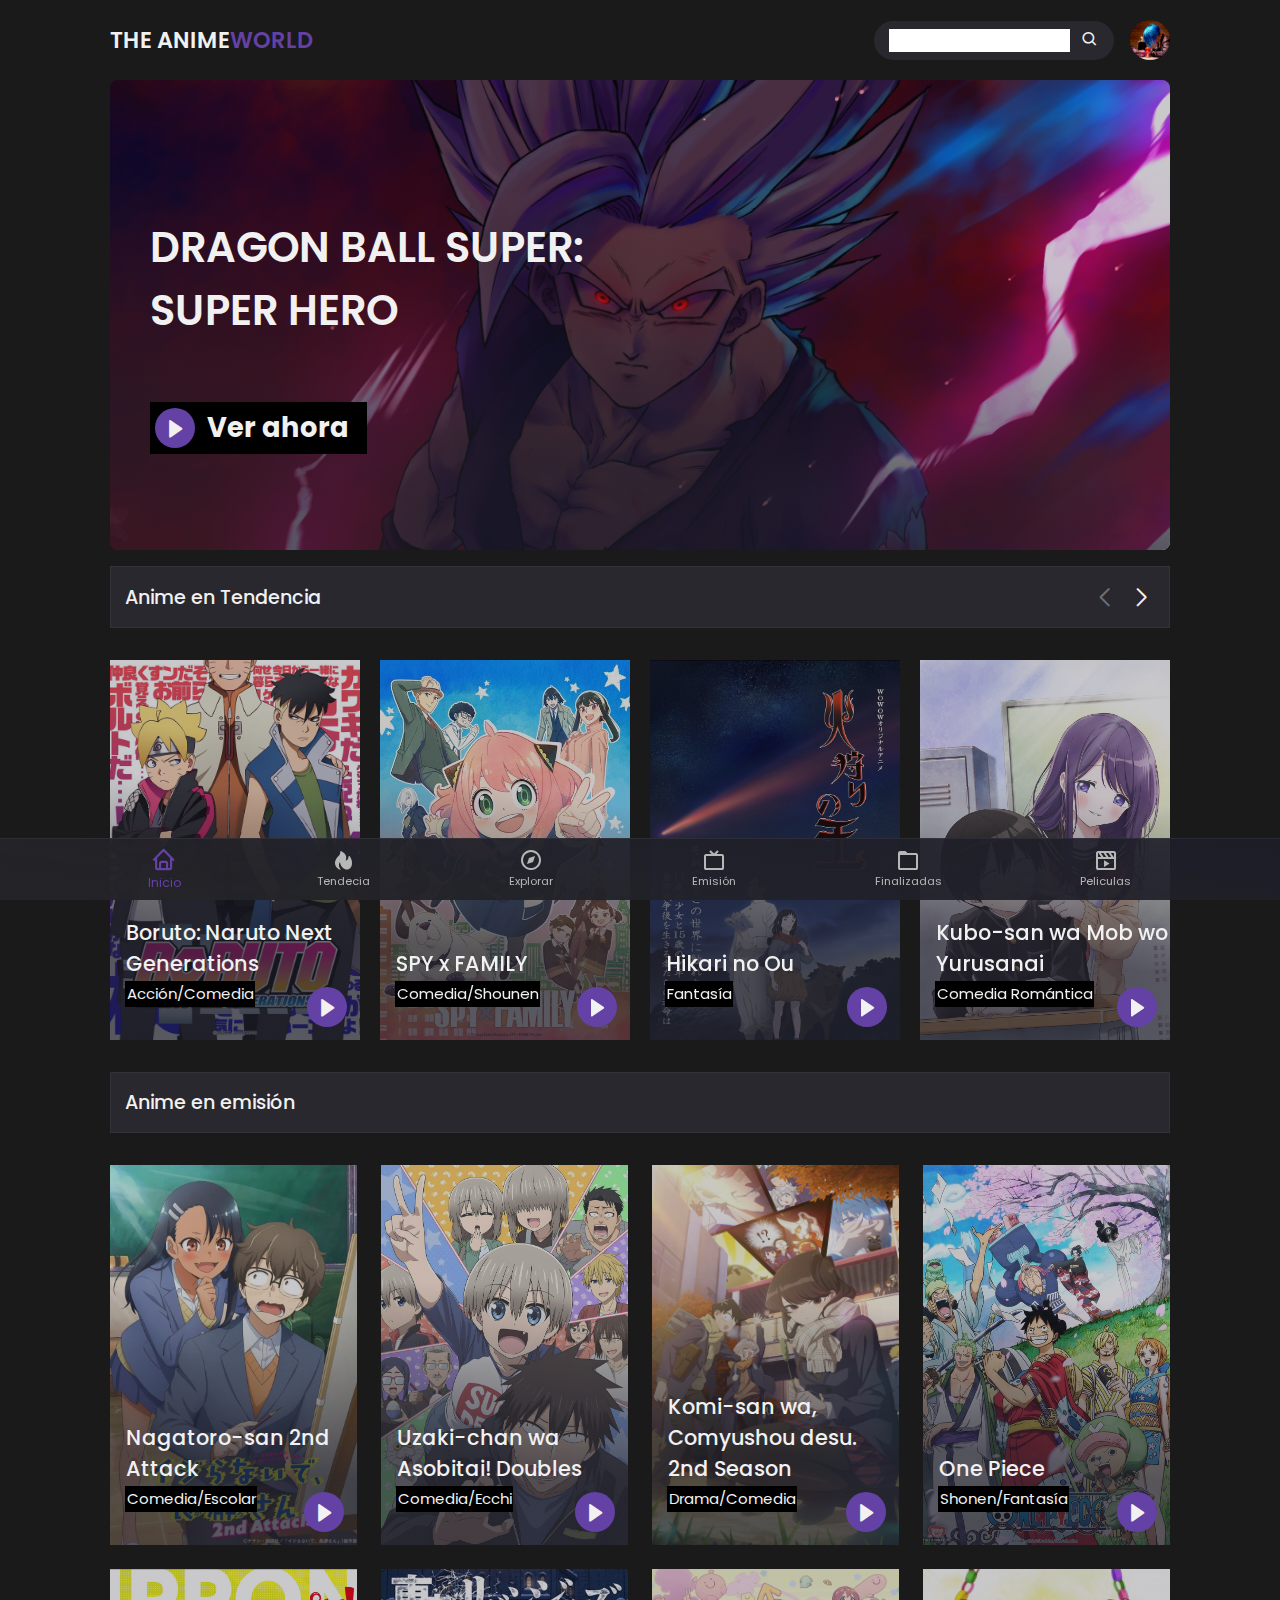
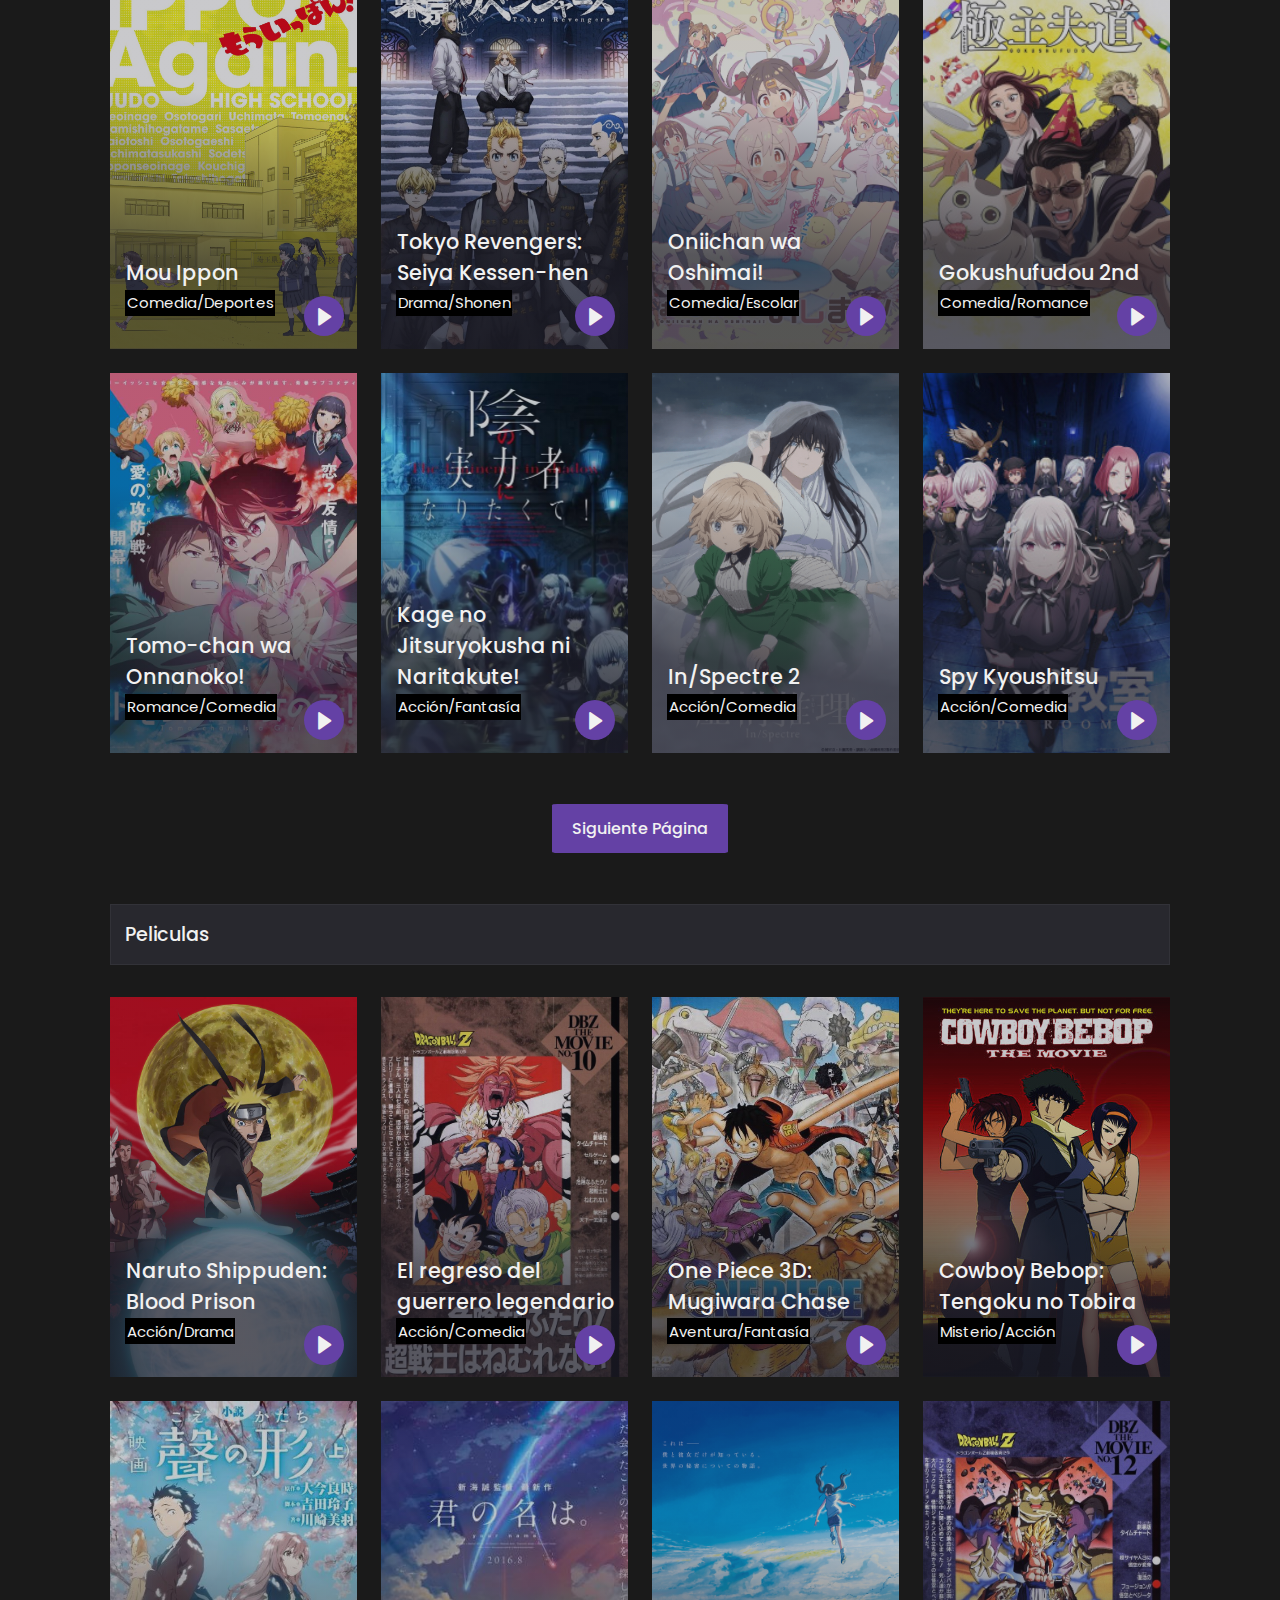
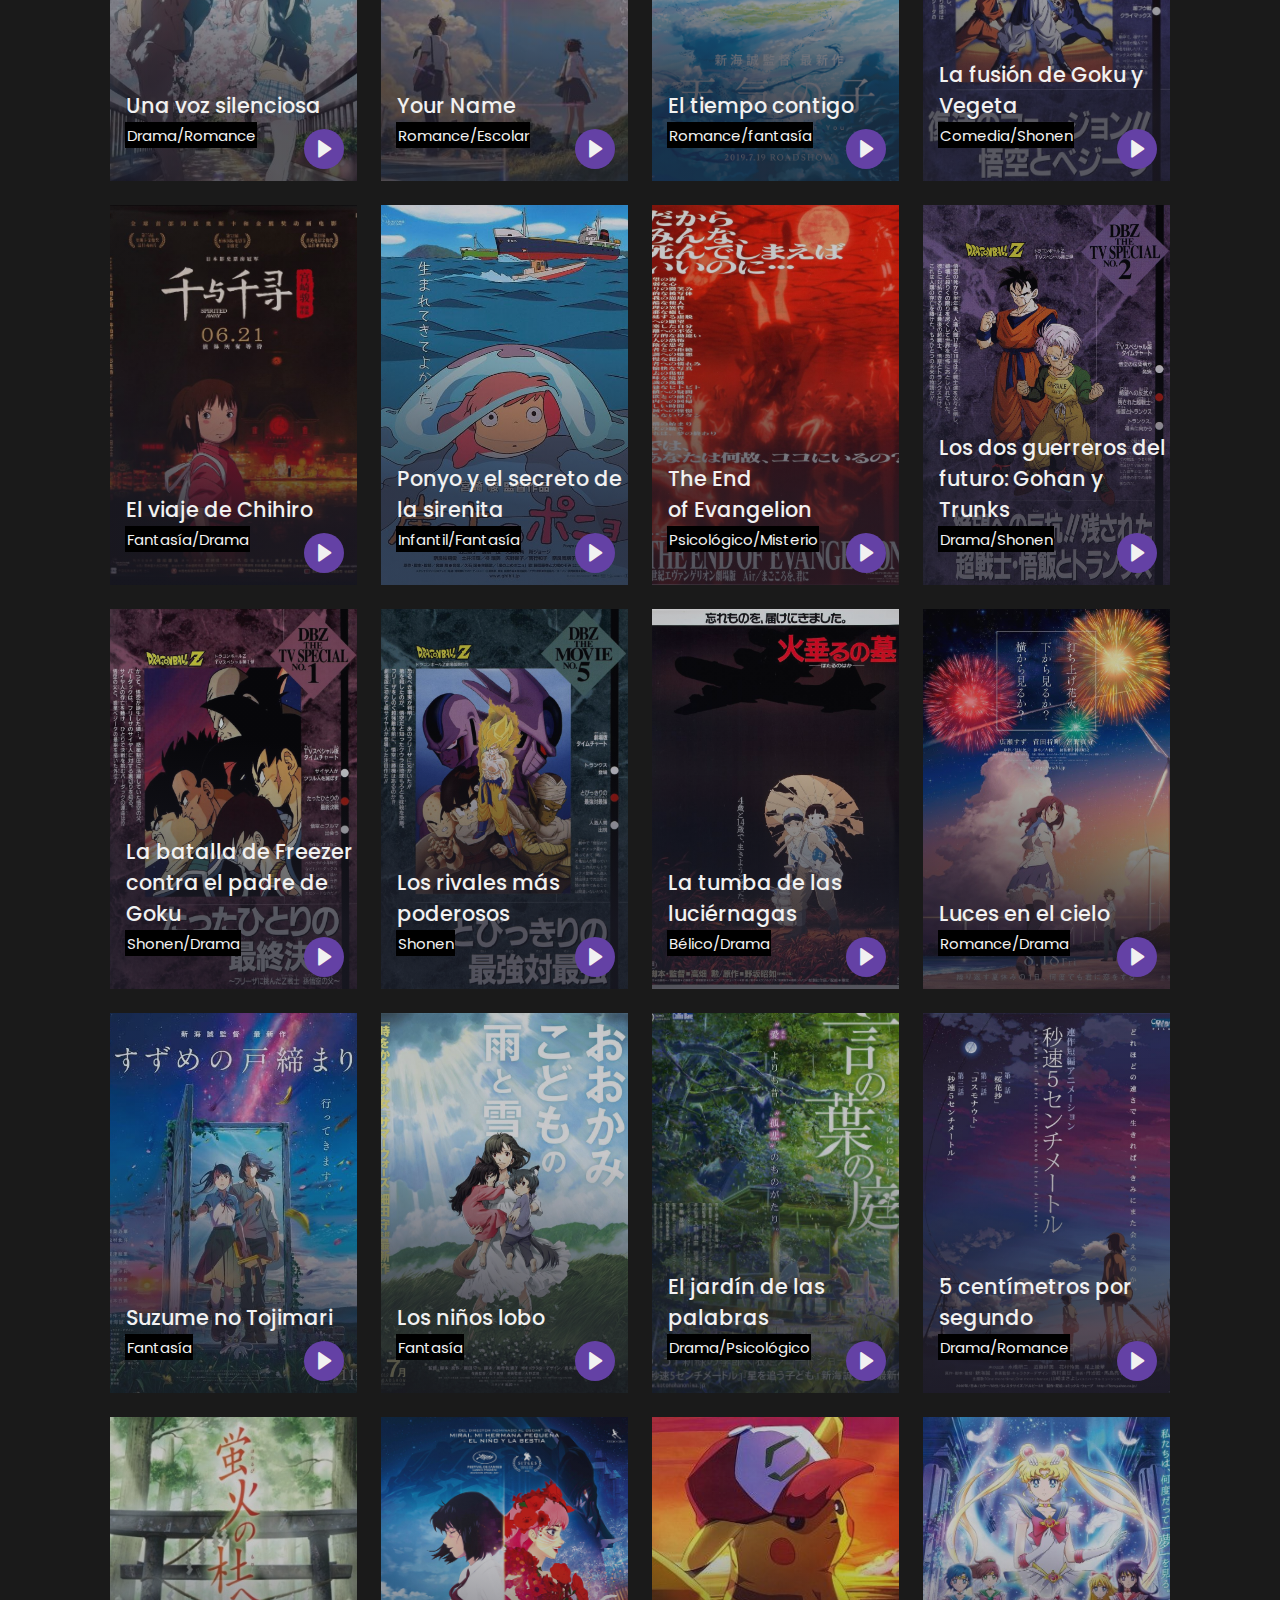
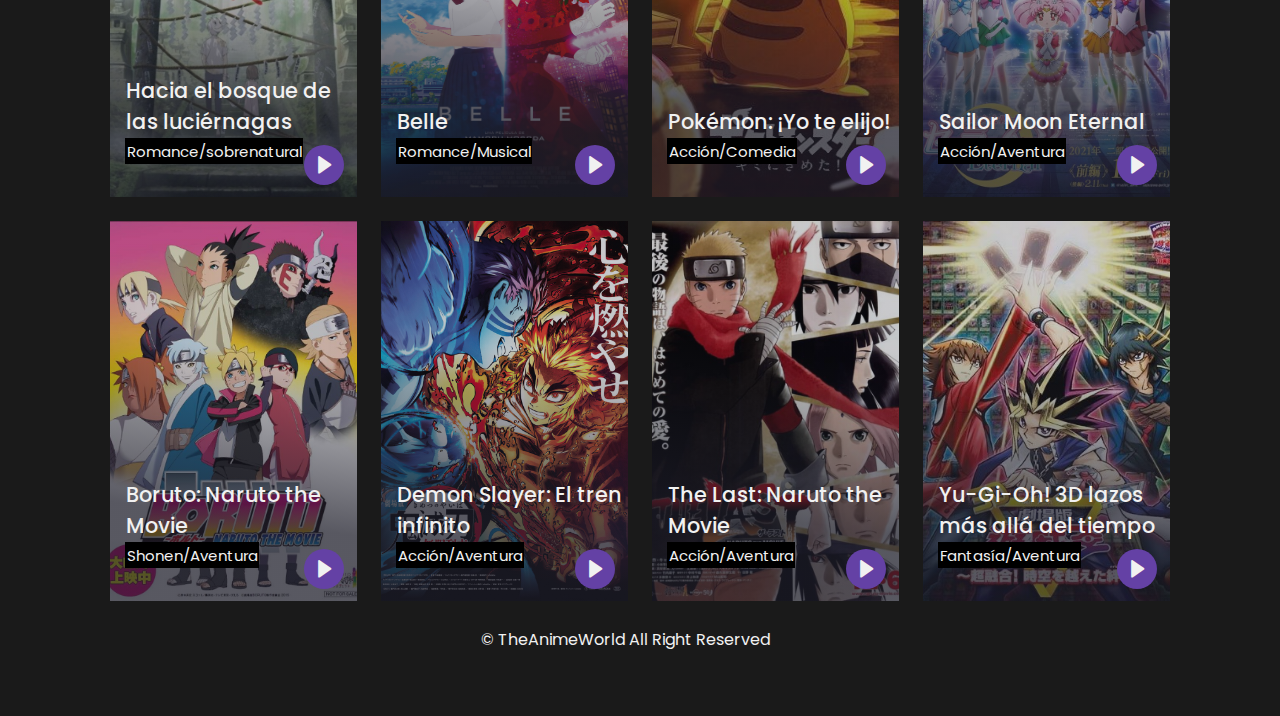
==== commit 61e35546: "update" ====
--- a/index.html
+++ b/index.html
@@ -29,7 +29,7 @@
             </a>
             <!-- Search Box -->
             <div class="search-box">
-                <input  type="search" name="" id="search-input" placeholder="¿Que Deseas Ver?">
+                <input  type="search" name="" id="search-input" placeholder="">
                 <i class='bx bx-search'></i>
             </div>
 
--- a/css/style.css
+++ b/css/style.css
@@ -127,7 +127,6 @@
     border: none;
     outline: none;
     color: var(--text-color);
-    background: var(--container-color);
     font-size: 0.938rem;
 }
 
@@ -607,12 +606,11 @@
 }
 
 .copyright-sub1 {
-    position: relative;
     left: 100%;
     text-align: center;
-    bottom: -10px;
     height: 10%;
     width: 100%;
+    margin-bottom: 3rem;
 }
 .copyright-sub3 {
     position: relative;
@@ -1465,6 +1463,10 @@
     }
     .emission .heading {
         padding: 15px 37%;
+    }
+    .play-text h2 {
+        font-size: 2rem;
+        font-weight: 600;
     }
 }
 
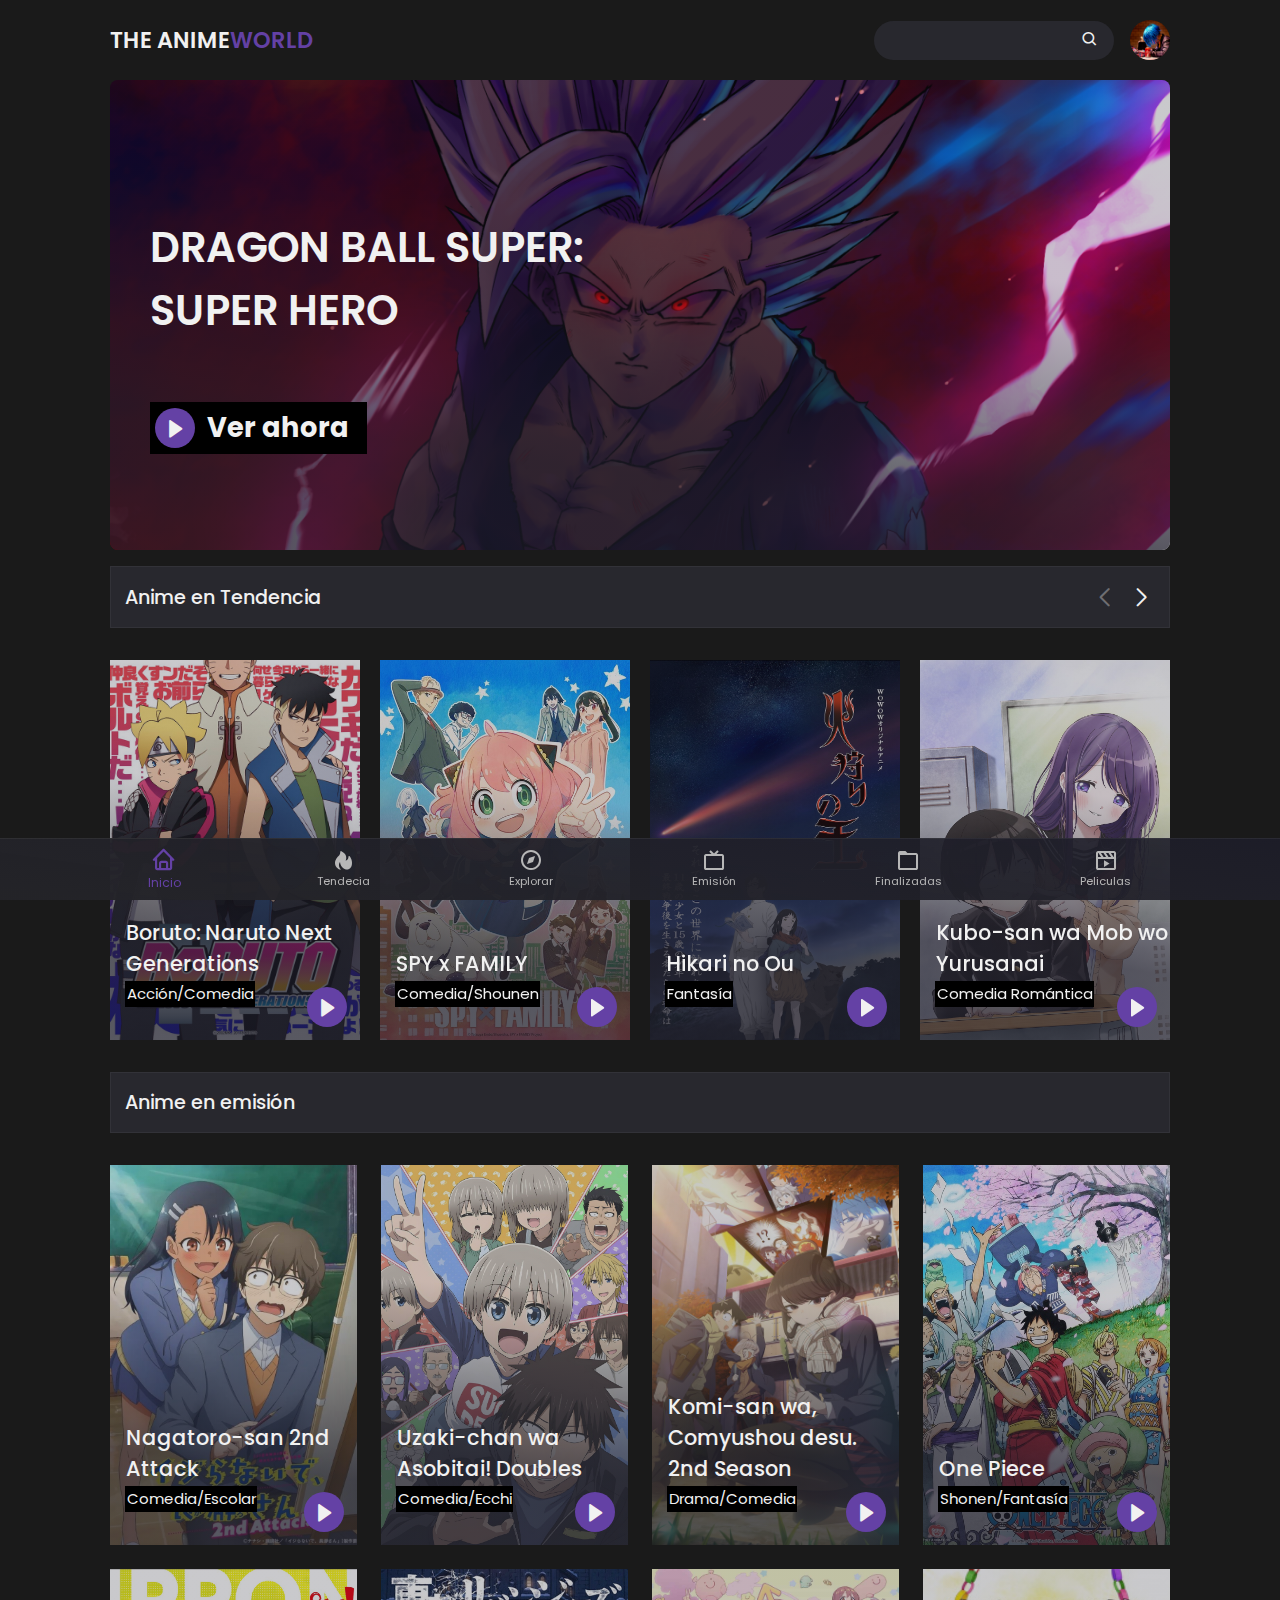
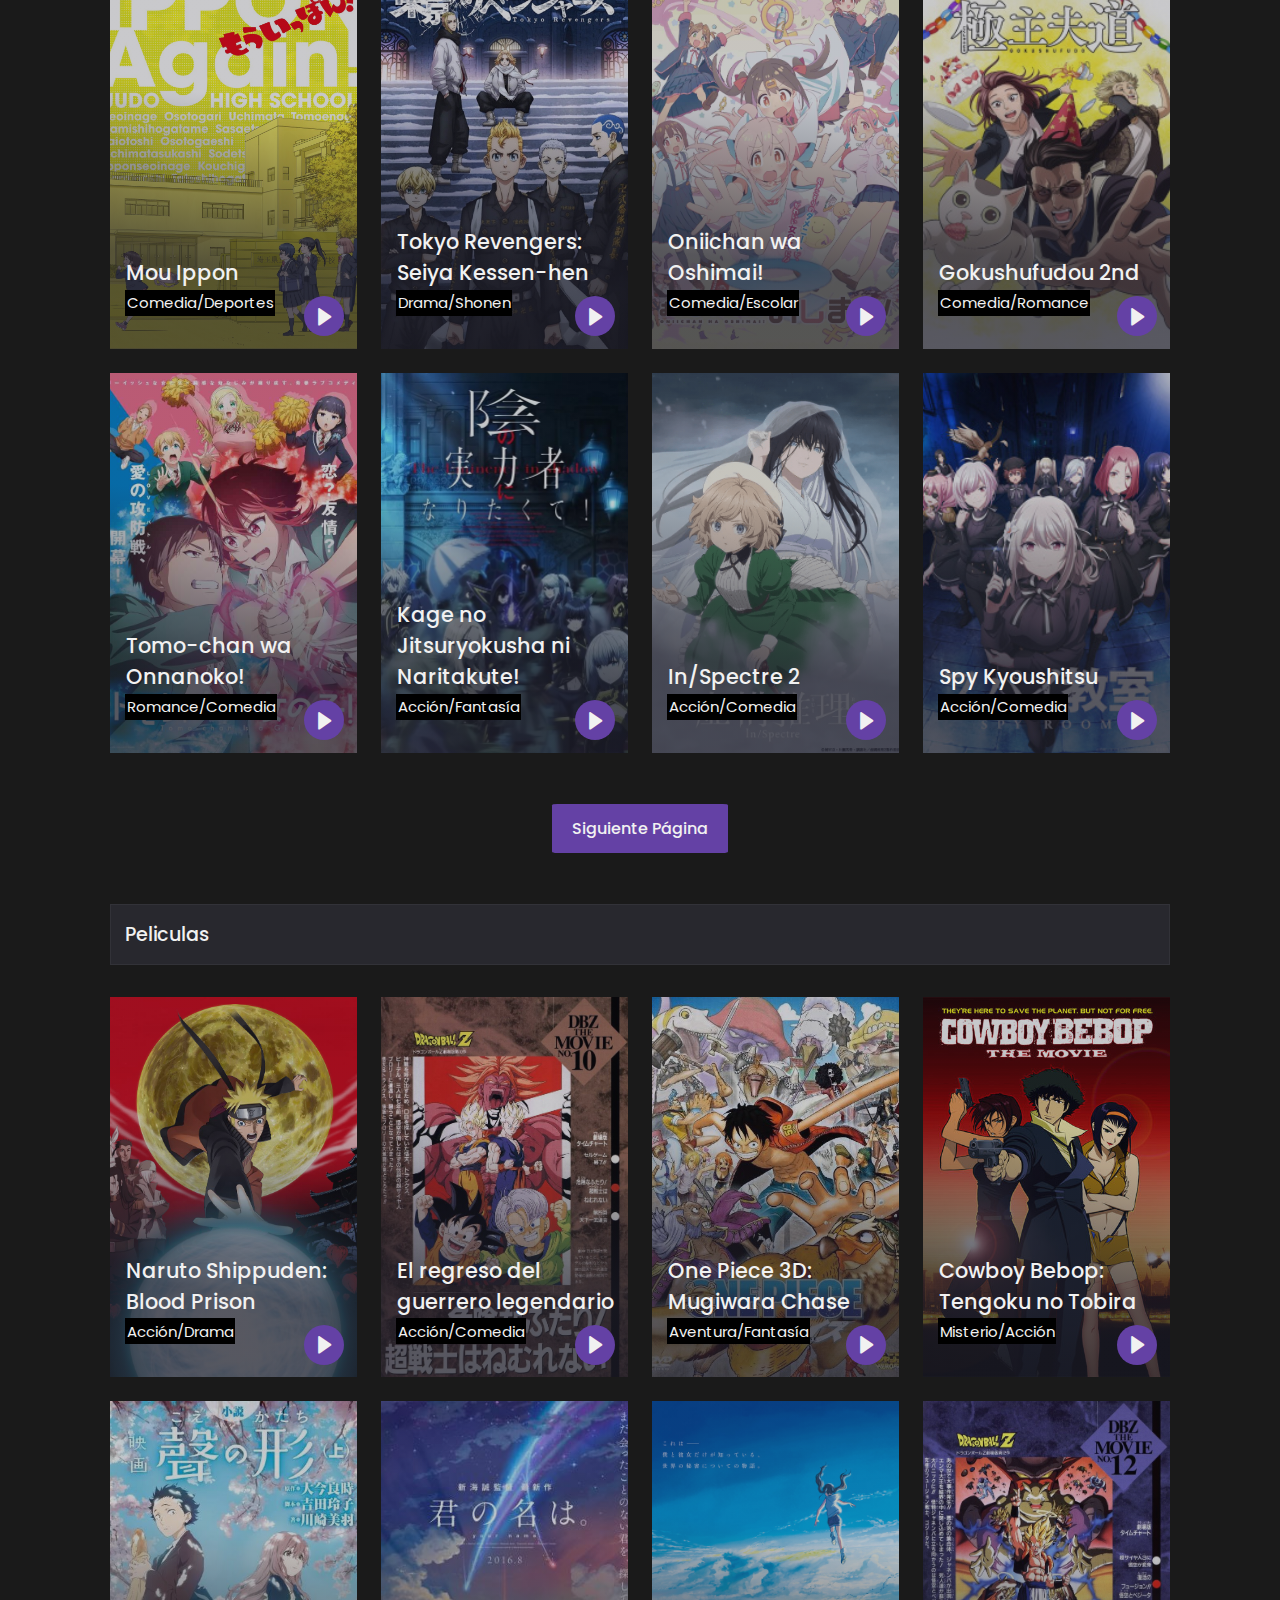
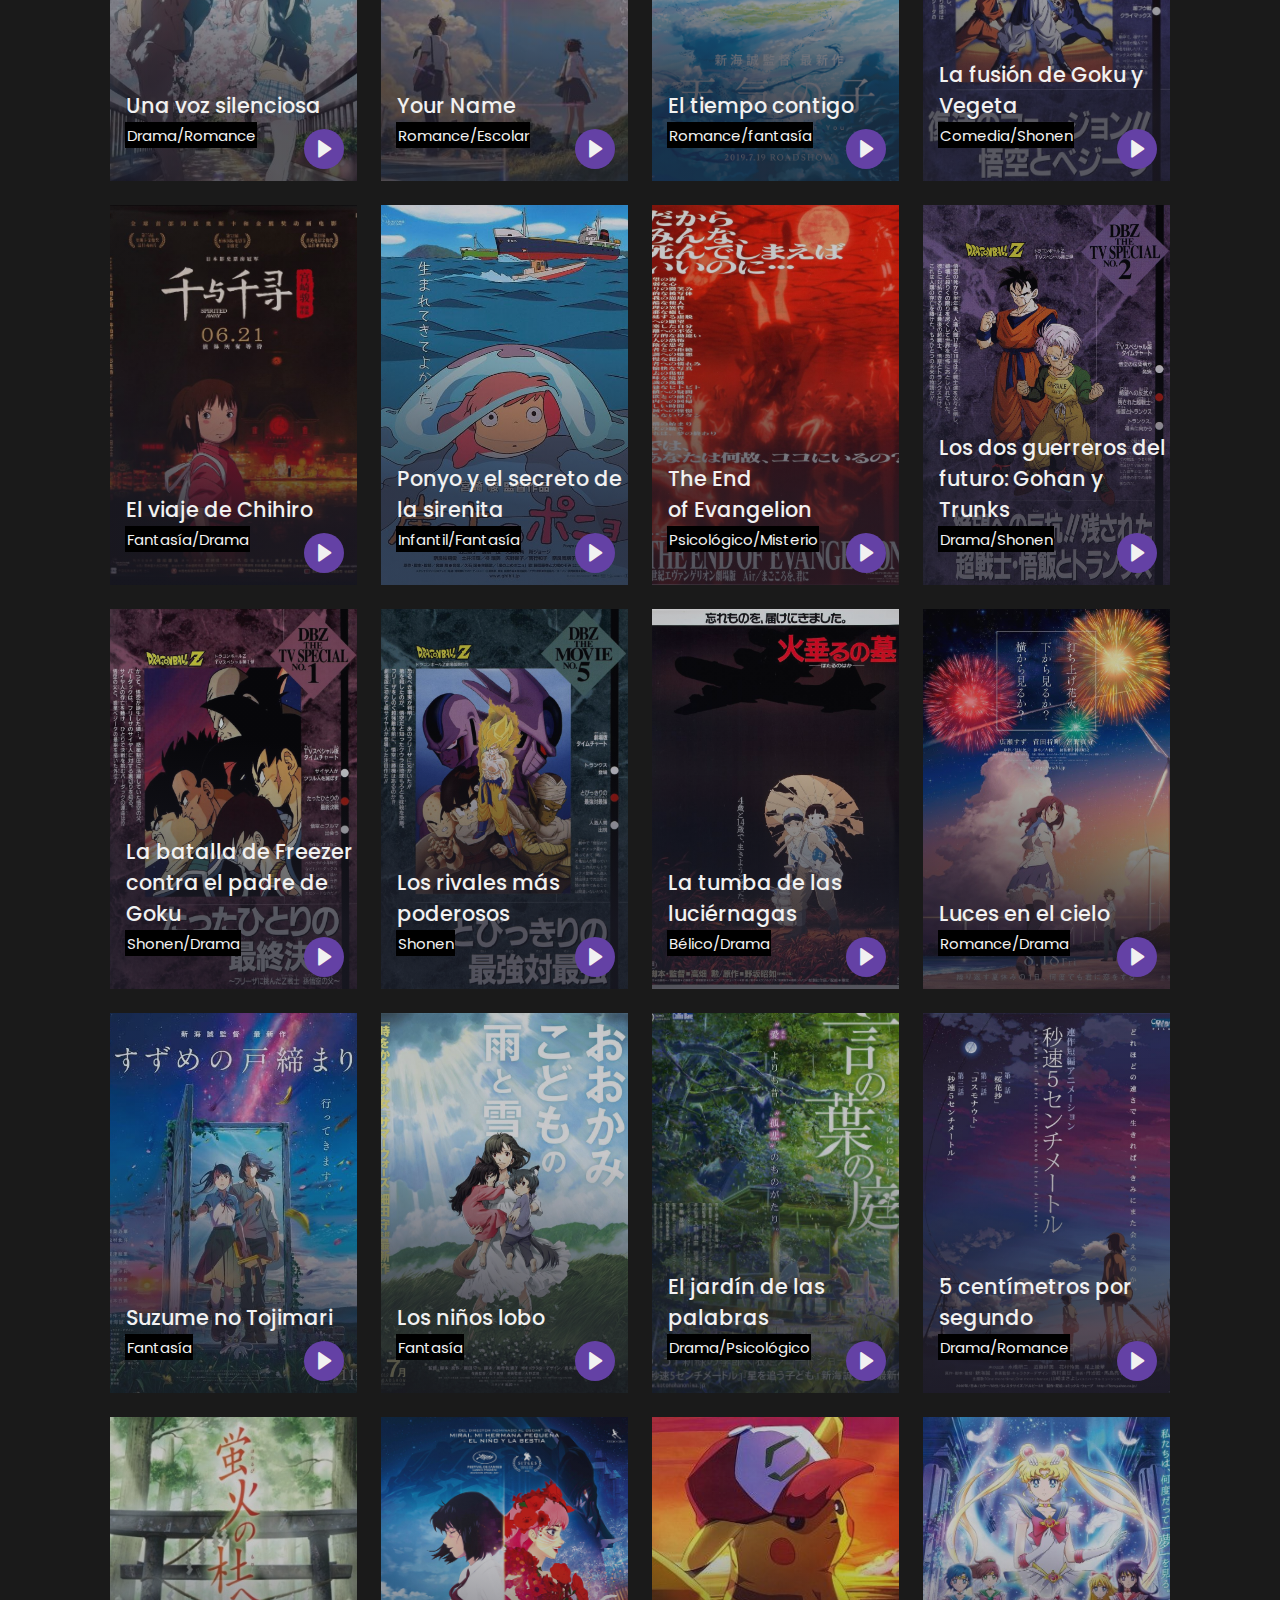
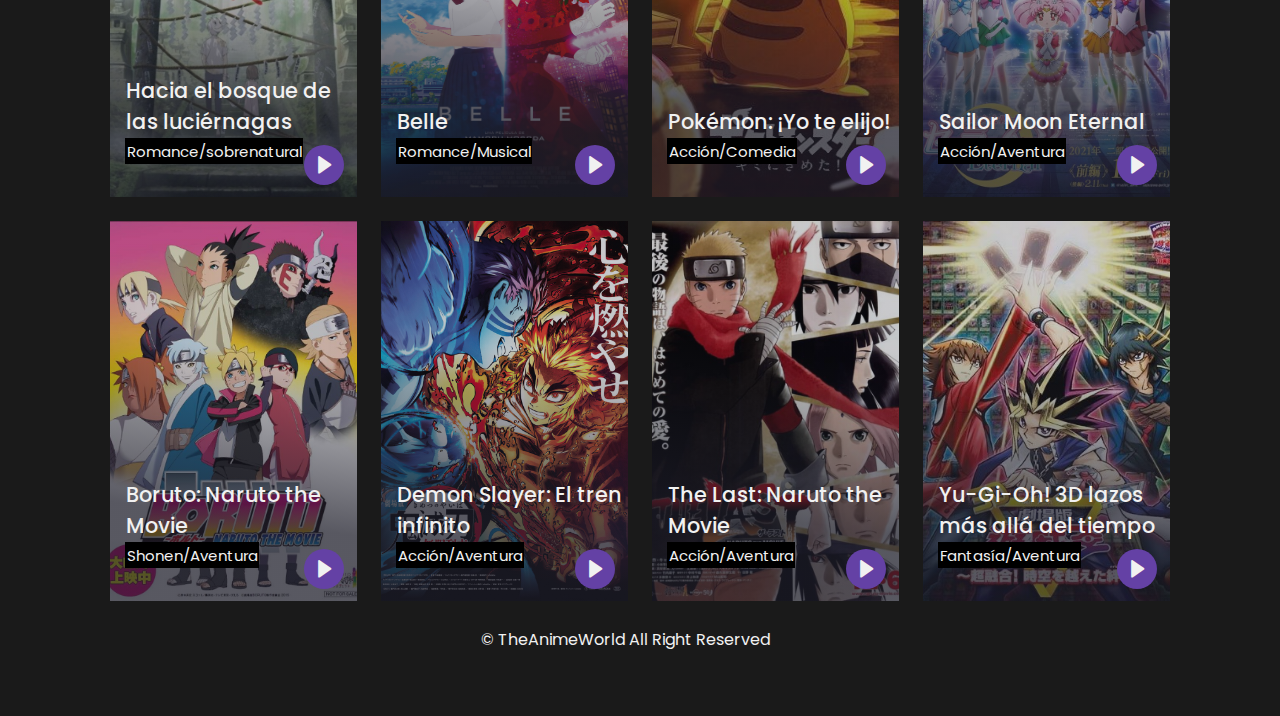
==== commit 4695d0e6: "update" ====
--- a/index.html
+++ b/index.html
@@ -29,7 +29,7 @@
             </a>
             <!-- Search Box -->
             <div class="search-box">
-                <input  type="search" name="" id="search-input" placeholder="">
+                <input  type="text" name="" id="search-input" placeholder="">
                 <i class='bx bx-search'></i>
             </div>
 
--- a/css/style.css
+++ b/css/style.css
@@ -127,6 +127,7 @@
     border: none;
     outline: none;
     color: var(--text-color);
+    background-color: var(--container-color);
     font-size: 0.938rem;
 }
 
@@ -796,6 +797,9 @@
 
 /* Responsive */
 @media (max-width: 1280px) {
+    .close-video {
+    font-size: 57px;
+    }
     .navbar {
         bottom: 0;
         left: 0;
@@ -996,6 +1000,9 @@
         padding-bottom: 6rem;
         bottom: -292px;
     }
+    .close-video {
+    font-size: 47px;
+    }
 }
 
 @media (max-width: 990px) {
@@ -1038,6 +1045,10 @@
         height: 10%;
         width: 100%;
     }
+    .close-video {
+    font-size: 77px;
+    margin-top: -1.9rem;
+    }
 }
 
 @media (max-width: 888px) {
@@ -1145,10 +1156,20 @@
         font-size: 1.2rem;
         font-weight: 300;
     }
+    .close-video {
+    font-size: 57px;
+    margin-top: -24.9rem;
+    margin-left: -90px;
+    }
 }
 
 /* FOR MEDIUM DIVICES */
 @media (max-width: 768px) {
+    .close-video {
+    font-size: 60px;
+    margin-top: -24.9rem;
+    margin-left: -130px;
+    }
     .emission .heading {
         padding: 16px 275px;
     }
@@ -1300,10 +1321,20 @@
     .emission .heading {
         padding: 16px 187px;
     }
+    .close-video {
+    font-size: 57px;
+    margin-top: -24rem;
+    margin-left: -13.5rem;
+    }
 
 }
 
 @media (max-width: 414px ) {
+    .close-video {
+    font-size: 57px;
+    margin-top: -18rem;
+    margin-left: -29px;
+    }
     .home-img {
         object-position: center;
     }
@@ -1468,6 +1499,11 @@
         font-size: 2rem;
         font-weight: 600;
     }
+    .close-video {
+    font-size: 47px;
+    margin-top: -18rem;
+    margin-left: -45px;
+    }
 }
 
 @media (max-width: 412px) {
@@ -1489,9 +1525,27 @@
     padding-bottom: 5rem;
     width: 100%;
     }
+    .close-video {
+    font-size: 47px;
+    margin-top: -18rem;
+    margin-left: -49px;
+    }
+}
+
+@media (max-width: 360px){
+    .close-video {
+    font-size: 47px;
+    margin-top: -18rem;
+    margin-left: -64px;
+    }
 }
 
 @media (max-width: 280px) {
+    .close-video {
+            font-size: 37px;
+            margin-top: -8.7rem;
+            margin-left: -41px;
+        }
     .play-container {
             min-height: 200px;
         }
